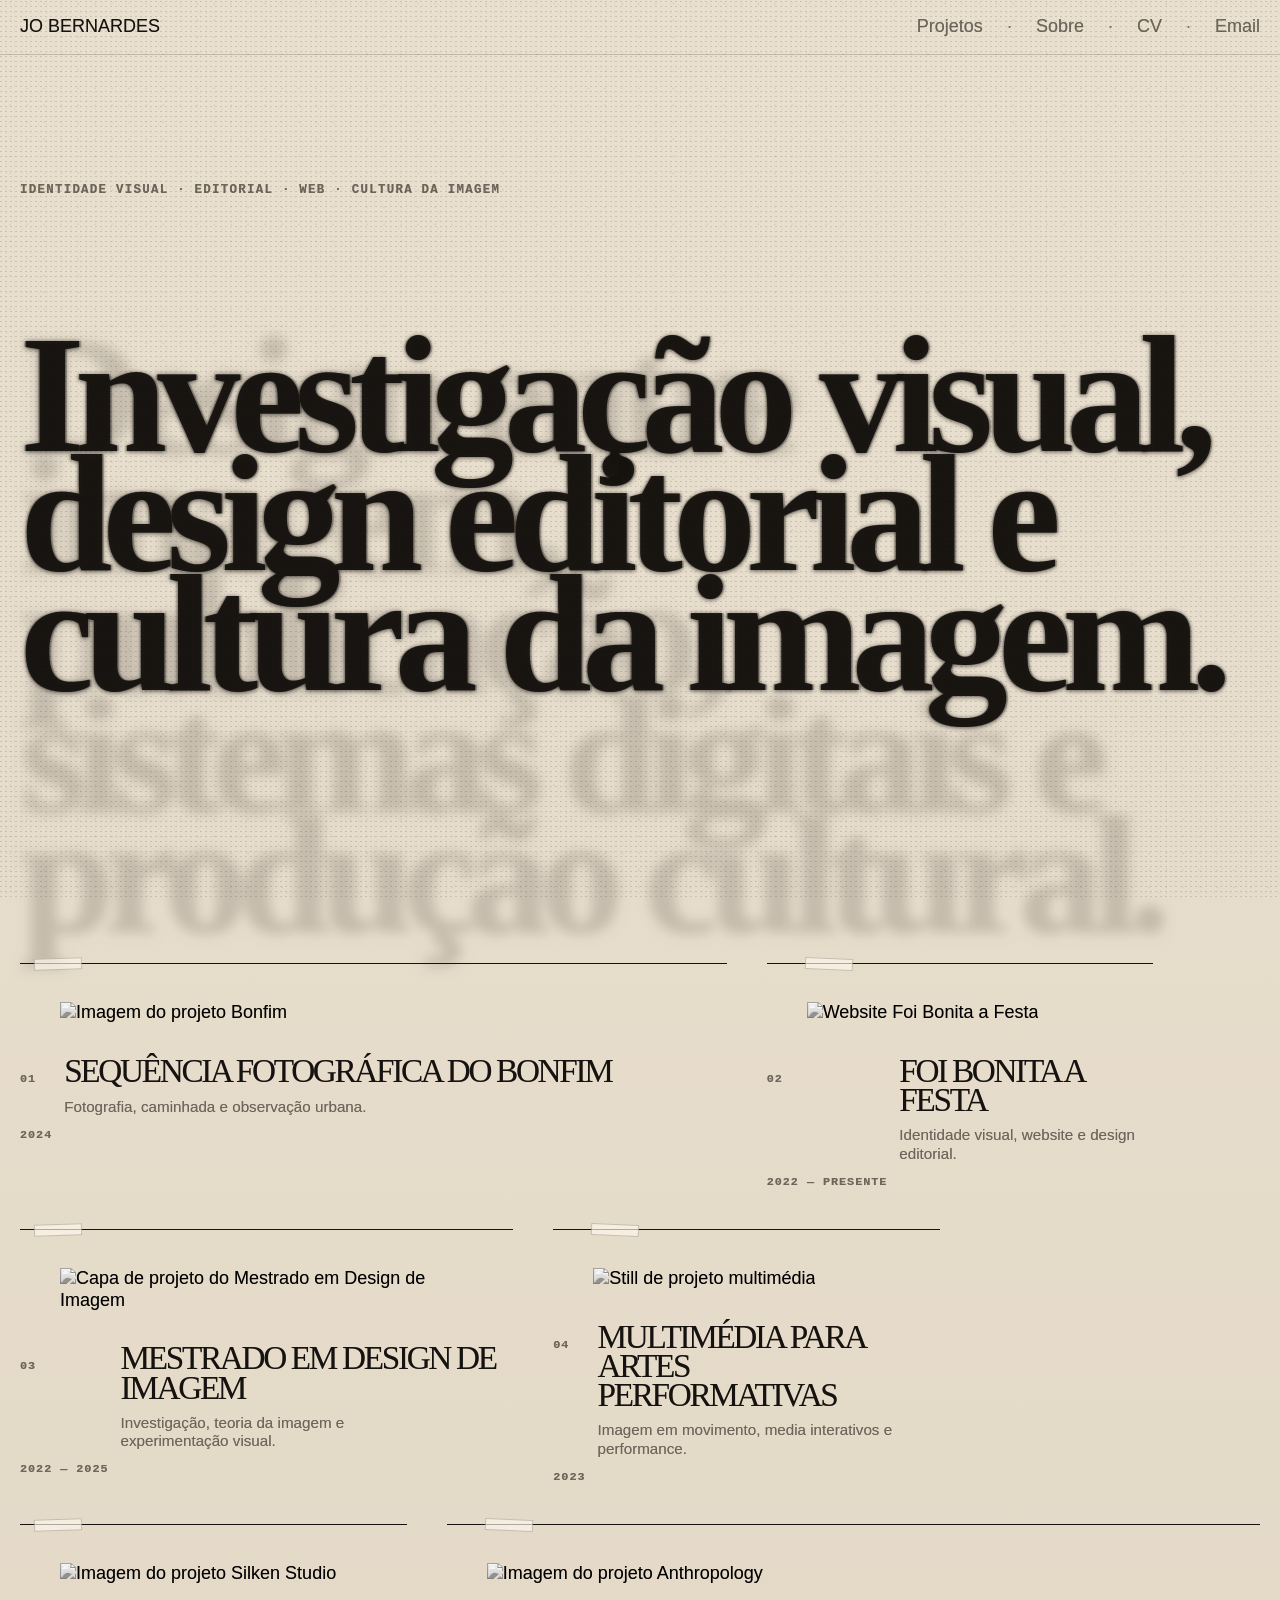
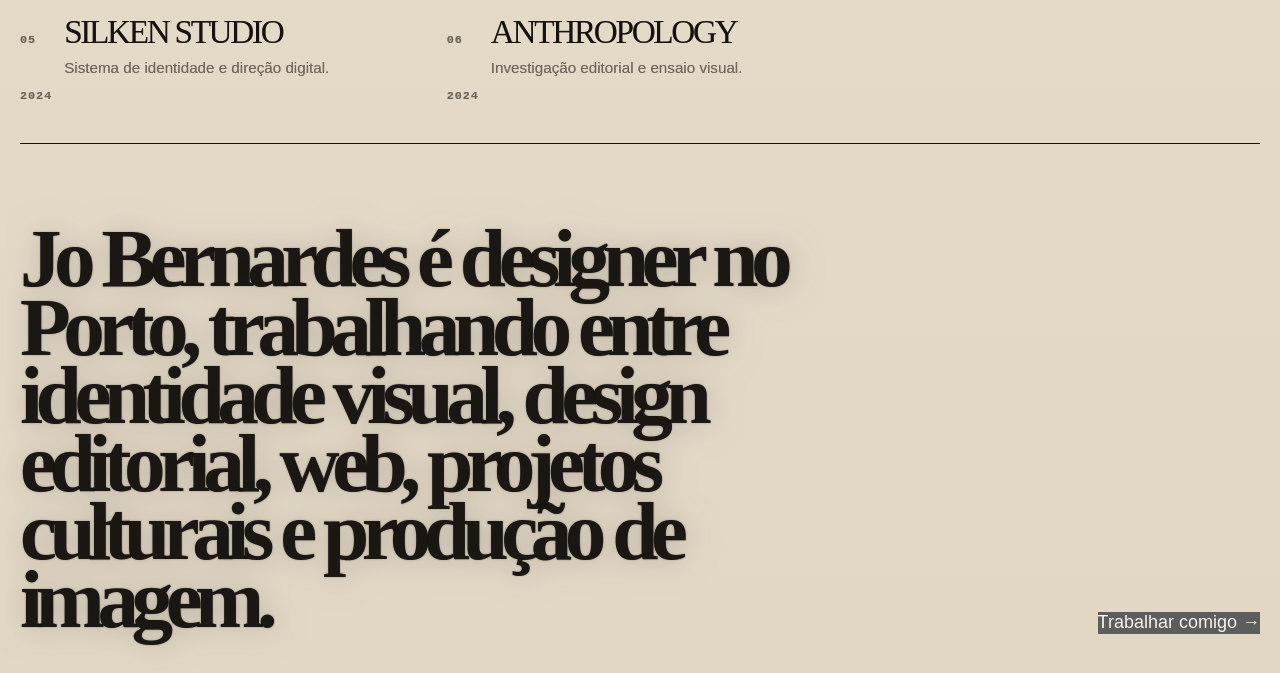
==== index.html @ cb091a02 "Add files via upload" ====
<!doctype html>
<html lang="pt">
  <head>
    <meta charset="UTF-8" />
    <meta name="viewport" content="width=device-width, initial-scale=1.0" />
    <meta
      name="description"
      content="Portfolio de Jo Bernardes — design visual, editorial, web e cultura da imagem."
    />
    <title>Jo Bernardes — Portfolio</title>
    <link rel="stylesheet" href="style.css" />
  </head>

  <body>
    <div class="grain" aria-hidden="true"></div>

    <header class="site-header">
      <div class="header-index">JO BERNARDES</div>

      <nav class="index-nav">
        <a href="#work">Projetos</a>

        <a href="#about">Sobre</a>

        <a href="cv_2026_pt.pdf">CV</a>

        <a href="mailto:jobernardes@proton.me">Email</a>
      </nav>
    </header>
    <main>
      <section class="hero" aria-label="Introdução">
        <p class="eyebrow">
          Identidade visual · editorial · web · cultura da imagem
        </p>
        <h1
          data-text="Design entre imagem, publicação, sistemas digitais e produção cultural."
        >
          Investigação visual, design editorial e cultura da imagem.
        </h1>
      </section>

      <section id="work" class="work" aria-label="Projetos selecionados">
        <article class="project project-featured">
          <a href="bonfim.html" class="project-link">
            <figure>
              <img src="imgs/bonfim/cover.jpg" alt="Imagem do projeto Bonfim" />
            </figure>

            <div class="project-copy">
              <span class="project-number">01</span>
              <h2>Sequência Fotográfica do Bonfim</h2>
              <p>Fotografia, caminhada e observação urbana.</p>
              <span class="year">2024</span>
            </div>
          </a>
        </article>

        <article class="project">
          <a href="foibonitaafesta.html" class="project-link">
            <figure>
              <img
                src="imgs/foibonitaafesta-website.png"
                alt="Website Foi Bonita a Festa"
              />
            </figure>

            <div class="project-copy">
              <span class="project-number">02</span>
              <h2>Foi Bonita a Festa</h2>
              <p>Identidade visual, website e design editorial.</p>
              <span class="year">2022 — presente</span>
            </div>
          </a>
        </article>

        <article class="project project-tall">
          <a href="mestrado.html" class="project-link">
            <figure>
              <img
                src="imgs/capa.png"
                alt="Capa de projeto do Mestrado em Design de Imagem"
              />
            </figure>

            <div class="project-copy">
              <span class="project-number">03</span>
              <h2>Mestrado em Design de Imagem</h2>
              <p>Investigação, teoria da imagem e experimentação visual.</p>
              <span class="year">2022 — 2025</span>
            </div>
          </a>
        </article>

        <article class="project">
          <a href="multimedia.html" class="project-link">
            <figure>
              <img
                src="imgs/touchdesigner-still.png"
                alt="Still de projeto multimédia"
              />
            </figure>

            <div class="project-copy">
              <span class="project-number">04</span>
              <h2>Multimédia para Artes Performativas</h2>
              <p>Imagem em movimento, media interativos e performance.</p>
              <span class="year">2023</span>
            </div>
          </a>
        </article>

        <article class="project">
          <a href="#" class="project-link">
            <figure>
              <img
                src="imgs/silkenstudio.png"
                alt="Imagem do projeto Silken Studio"
              />
            </figure>

            <div class="project-copy">
              <span class="project-number">05</span>
              <h2>Silken Studio</h2>
              <p>Sistema de identidade e direção digital.</p>
              <span class="year">2024</span>
            </div>
          </a>
        </article>

        <article class="project project-wide">
          <a href="#" class="project-link">
            <figure>
              <img
                src="imgs/anthropology.png"
                alt="Imagem do projeto Anthropology"
              />
            </figure>

            <div class="project-copy">
              <span class="project-number">06</span>
              <h2>Anthropology</h2>
              <p>Investigação editorial e ensaio visual.</p>
              <span class="year">2024</span>
            </div>
          </a>
        </article>
      </section>

      <section id="about" class="about">
        <p
          data-text="Jo Bernardes é designer no Porto, trabalhando entre identidade visual, design editorial, web, projetos culturais e produção de imagem."
        >
          Jo Bernardes é designer no Porto, trabalhando entre identidade visual,
          design editorial, web, projetos culturais e produção de imagem.
        </p>
        <a class="button" href="mailto:jobernardes@proton.me">
          Trabalhar comigo →
        </a>
      </section>
    </main>
  </body>
</html>
---- style.css ----
:root {
  --bg: #e7dcc9;
  --fg: #15120f;
  --muted: #6e665b;
  --line: rgba(21, 18, 15, 0.28);
  --accent: #5d5d5d;
  --panel: #f4ead8;
  --dark: #15120f;
  --light: #fff9ed;
  --radius: 3px;
}
@font-face {
  font-family: "Authentic Sans";

  src: url("./fonts/AUTHENTICSans-90.woff2") format("woff2");

  font-weight: 400;
}

@font-face {
  font-family: "Authentic Sans";

  src: url("./fonts/AUTHENTICSans-130.woff2") format("woff2");

  font-weight: 500;
}

@font-face {
  font-family: "Authentic Sans";

  src: url("./fonts/AUTHENTICSans-150.woff2") format("woff2");

  font-weight: 700;
}

@font-face {
  font-family: "Authentic Sans Condensed";

  src: url("./fonts/AUTHENTICSans-Condensed-150.woff2") format("woff2");

  font-weight: 700;
}
* {
  box-sizing: border-box;
}

html {
  scroll-behavior: smooth;
}

body {
  margin: 0;

  background:
    linear-gradient(rgba(255, 255, 255, 0.12), rgba(0, 0, 0, 0.025)), var(--bg);

  color: var(--fg);

  font-family: "Authentic Sans", Arial, sans-serif;

  font-weight: 400;

  font-size: 18px;

  line-height: 1.2;

  overflow-x: hidden;

  text-shadow: 0 0 0.28px rgba(21, 18, 15, 0.35);
}

body::before {
  content: "";
  pointer-events: none;
  position: fixed;
  inset: 0;
  z-index: 90;
  opacity: 0.18;
  background-image:
    repeating-linear-gradient(
      90deg,
      transparent,
      transparent 2px,
      rgba(0, 0, 0, 0.018) 2px,
      rgba(0, 0, 0, 0.018) 3px
    ),
    repeating-linear-gradient(
      0deg,
      transparent,
      transparent 7px,
      rgba(255, 255, 255, 0.035) 7px,
      rgba(255, 255, 255, 0.035) 8px
    );
  mix-blend-mode: multiply;
}

img {
  max-width: 100%;
}

a {
  color: inherit;
  text-decoration: none;
}

::selection {
  background: var(--fg);
  color: var(--bg);
}

/* PAPER GRAIN */

.grain {
  pointer-events: none;
  position: fixed;
  inset: 0;
  z-index: 100;
  opacity: 0.46;
  background-image:
    radial-gradient(
      circle at 20% 30%,
      rgba(0, 0, 0, 0.28) 0.5px,
      transparent 0.9px
    ),
    radial-gradient(
      circle at 80% 60%,
      rgba(0, 0, 0, 0.16) 0.45px,
      transparent 0.8px
    ),
    radial-gradient(
      circle at 40% 80%,
      rgba(255, 255, 255, 0.32) 0.6px,
      transparent 1px
    ),
    radial-gradient(
      circle at 60% 20%,
      rgba(0, 0, 0, 0.12) 0.7px,
      transparent 1.2px
    );
  background-size:
    5px 5px,
    8px 8px,
    11px 11px,
    17px 17px;
  mix-blend-mode: multiply;
}

/* HEADER */

.site-header {
  display: flex;

  justify-content: space-between;

  align-items: baseline;

  padding: 16px 20px;

  border-bottom: 1px solid rgba(21, 18, 15, 0.18);
}

.site-title {
  font-family: "Authentic Sans Condensed";

  font-size: 1.5rem;

  letter-spacing: -0.03em;

  text-transform: none;
}

.index-nav {
  display: flex;

  align-items: center;
}

.index-nav a {
  font-size: 1.5 rem;

  color: var(--muted);
}

.index-nav a:not(:last-child)::after {
  content: "·";

  margin-left: 24px;

  margin-right: 24px;

  color: rgba(21, 18, 15, 0.25);
}

/* GENERAL */

main {
  padding: 20px;
}

.hero {
  min-height: 70vh;

  padding-top: 14vh;

  padding-bottom: 10vh;
  padding-top: 12vh;
}

.hero h1,
.case-hero h1,
.about p {
  font-weight: 700;
}

.project-copy h2 {
  font-weight: 400;
}
.hero h1,
.case-hero h1 {
  letter-spacing: -0.08em;
}

.eyebrow {
  margin: 0 0 18px;
  color: var(--muted);
  font-size: 0.78rem;
  font-weight: 700;
  text-transform: uppercase;
  letter-spacing: 0.1em;
}

.hero h1 {
  position: relative;

  max-width: 20ch;

  font-family: "Authentic Sans Condensed";

  font-weight: 700;

  font-size: clamp(4rem, 13vw, 11rem);

  line-height: 0.72;

  letter-spacing: -0.06em;

  text-transform: none;

  color: rgba(21, 18, 15, 0.94);

  text-shadow:
    0 1px 4.2px rgba(21, 18, 15, 0.55),
    0 0 5px rgba(21, 18, 15, 0.18),
    1.7px 0 0 rgba(21, 18, 15, 0.22),
    -1.45px 0 0 rgba(21, 18, 15, 0.16);
}

.hero h1::before {
  content: attr(data-text);

  position: absolute;

  inset: 0;

  z-index: -1;

  opacity: 0.16;

  filter: blur(6px);

  transform: translate(1.2px, 0.8px);

  mix-blend-mode: multiply;

  pointer-events: none;
}

.hero h1::after {
  content: "";

  position: absolute;

  inset: 0;

  opacity: 0.28;

  background-image: radial-gradient(
    rgba(21, 18, 15, 0.16) 0.45px,

    transparent 0.6px
  );

  background-size: 2px 2px;

  mix-blend-mode: multiply;

  pointer-events: none;
}
/* WORK */

.work {
  display: grid;
  grid-template-columns: repeat(12, 1fr);
  gap: 40px;
  padding: 40px 0;
}

.project {
  position: relative;
  grid-column: span 4;
  border-top: 1px solid var(--fg);
}

.project::before {
  content: "";
  display: block;
  width: 46px;
  height: 10px;
  margin-top: -6px;
  margin-left: 14px;
  background: rgba(255, 249, 237, 0.65);
  border: 1px solid rgba(21, 18, 15, 0.22);
  transform: rotate(-2deg);
}

.project:nth-child(even)::before {
  transform: rotate(2.5deg);
  margin-left: 38px;
}

.project-featured {
  grid-column: span 7;
}

.project-wide {
  grid-column: span 8;
}

.project-tall {
  grid-column: span 5;
}

.project-link {
  display: grid;
  gap: 14px;
  padding-top: 14px;
}

.project figure {
  overflow: visible;

  background: transparent;

  box-shadow: none;
}

.project img {
  width: 100%;

  height: auto;

  object-fit: contain;

  aspect-ratio: auto;

  filter: grayscale(100%);

  transform: none;
}

.project-featured img,
.project-wide img {
  aspect-ratio: 16 / 9;
}

.project-tall img {
  aspect-ratio: 3 / 4;
}

.project:hover figure {
  box-shadow: 3px 3px 0 rgba(21, 18, 15, 0.35);
}

.project:hover img {
  filter: grayscale(15%) contrast(1.05) brightness(1);
  transform: scale(1.045) rotate(-0.25deg);
  opacity: 0.95;
}

.project-copy {
  display: grid;
  grid-template-columns: auto 1fr auto;
  gap: 12px;
  align-items: baseline;
}

.project-copy h2 {
  margin: 0;
  font-family: "Authentic Sans";
  font-weight: 500;
  font-size: clamp(1.35rem, 2.6vw, 3.2rem);
  line-height: 0.88;
  letter-spacing: -0.07em;
  text-transform: uppercase;
}

.project:hover h2 {
  font-style: italic;
}

.project-copy p {
  grid-column: 2 / -1;
  max-width: 36ch;
  margin: 0;
  color: var(--muted);
  font-size: 0.95rem;
}

.project-number,
.year {
  color: var(--muted);
  font-size: 0.74rem;
  font-weight: 700;
  text-transform: uppercase;
  letter-spacing: 0.08em;
}

.project-number,
.year,
.case-meta,
.eyebrow {
  font-family: "IBM Plex Mono", monospace;
}
/* ABOUT */

.about {
  display: grid;
  grid-template-columns: 1.3fr 0.7fr;
  gap: 20px;
  align-items: end;
  min-height: 56vh;
  padding: 80px 0 20px;
  border-top: 1px solid var(--fg);
}

.about p {
  position: relative;
  max-width: 38ch;
  margin: 0;

  font-family: "Authentic Sans Condensed";

  font-weight: 700;

  font-size: clamp(2.3rem, 6.5vw, 7.4rem);

  line-height: 0.82;

  letter-spacing: -0.09em;

  text-transform: none;

  color: rgba(21, 18, 15, 0.94);

  text-shadow:
    0 0 1px rgba(21, 18, 15, 0.45),
    0 0 3px rgba(21, 18, 15, 0.12);
}
.about p::before {
  content: attr(data-text);

  position: absolute;

  inset: 0;

  opacity: 0.18;

  filter: blur(15px);

  transform: translate(2px, 1px);

  mix-blend-mode: multiply;

  pointer-events: none;

  z-index: -1;
}

.about p::after {
  content: "";

  position: absolute;

  inset: 0;

  opacity: 0.22;

  background-image: radial-gradient(
    rgba(21, 18, 15, 0.12) 0.4px,

    transparent 0.6px
  );

  background-size: 2px 2px;

  mix-blend-mode: multiply;

  pointer-events: none;
}
.button {
  width: fit-content;
  justify-self: end;
  background: var(--accent);
  color: var(--light);
  border-color: var(--fg);
}

.project-topbar {
  position: sticky;

  top: 0;

  z-index: 30;

  display: grid;

  grid-template-columns: 1fr 2fr 1fr;

  gap: 20px;

  align-items: center;

  padding: 12px 20px;

  background: rgba(231, 220, 201, 0.72);

  backdrop-filter: blur(16px);

  border-bottom: 1px solid var(--fg);

  font-size: 1rem;

  letter-spacing: 0.04em;
}

.project-back,
.project-running-title,
.project-menu a {
  font-family: "Authentic Sans", Arial, sans-serif;
  font-size: 1.5rem;
  font-weight: 400;
}

.project-back {
  justify-self: start;
}

.project-running-title {
  justify-self: center;

  text-align: center;

  opacity: 0.62;
}

.project-menu {
  justify-self: end;

  display: flex;

  gap: 14px;
}

.project-menu a {
  border: 0;

  background: none;

  box-shadow: none;

  padding: 0;

  text-transform: none;

  letter-spacing: 0;
}

.project-menu a:hover,
.project-back:hover {
  color: var(--accent);

  transform: none;
}
/* CASE STUDY */

.project-header {
  background: rgba(21, 18, 15, 0.94);
  color: var(--light);
  border-color: var(--light);
}

.project-header nav a {
  background: var(--dark);
  color: var(--light);
  border-color: var(--light);
  box-shadow: 3px 3px 0 var(--light);
}

.case-study {
  padding: 20px;
}

.case-hero {
  position: relative;
  min-height: 68vh;
  display: grid;
  align-content: end;
  padding-bottom: 24px;
  border-bottom: 1px solid var(--fg);
}

.case-hero::before {
  content: "";
  position: absolute;
  top: 9vh;
  right: 3vw;
  width: clamp(90px, 14vw, 190px);
  aspect-ratio: 1;
  border: 1px solid var(--fg);
  border-radius: 50%;
  opacity: 0.65;
}

.case-hero h1 {
  position: relative;

  margin: 0;

  font-family: "Authentic Sans Condensed";

  font-weight: 700;

  font-size: clamp(4rem, 13vw, 12rem);

  line-height: 0.78;

  letter-spacing: -0.08em;

  text-transform: none;

  color: rgba(21, 18, 15, 0.92);

  text-shadow:
    0 0 2px rgba(21, 18, 15, 0.45),
    0 0 8px rgba(21, 18, 15, 0.15),
    0.8px 0 0 rgba(21, 18, 15, 0.2),
    -0.6px 0 0 rgba(21, 18, 15, 0.15);
}

.case-hero h1::before {
  content: attr(data-text);

  position: absolute;

  inset: 0;

  mix-blend-mode: multiply;

  pointer-events: none;

  z-index: -1;
  opacity: 0.28;

  filter: blur(16px);

  transform: translate(3px, 2px);
}
.case-hero h1::after {
  content: "";

  position: absolute;

  inset: 0;

  opacity: 0.25;

  background-image: radial-gradient(
    rgba(21, 18, 15, 0.14) 0.5px,

    transparent 0.8px
  );

  background-size: 2px 2px;

  mix-blend-mode: multiply;

  pointer-events: none;
}

.case-hero p:not(.eyebrow) {
  max-width: 740px;
  margin: 24px 0 0 auto;
  font-size: clamp(1.2rem, 2.8vw, 2.6rem);
  line-height: 0.96;
  letter-spacing: -0.045em;
}

.case-meta {
  display: grid;
  grid-template-columns: repeat(4, 1fr);
  border-bottom: 1px solid var(--fg);
}

.case-meta div {
  min-height: 150px;
  padding: 18px;
  border-right: 1px solid var(--fg);
}

.case-meta div:nth-child(odd) {
  background: rgba(255, 249, 237, 0.26);
}

.case-meta div:last-child {
  border-right: 0;
}

.case-meta span {
  display: block;
  margin-bottom: 28px;
  color: var(--muted);
  font-size: 0.76rem;
  font-weight: 700;

  letter-spacing: 0.08em;
}

.case-meta p {
  margin: 0;
  font-size: 1.15rem;
  line-height: 1.05;
}

.case-text {
  padding: 140px 0;
}

.two-columns {
  display: grid;
  grid-template-columns: repeat(2, minmax(0, 1fr));
  gap: 100px;
}

.case-text p {
  margin: 0;
  font-size: clamp(1.2rem, 2.4vw, 2.8rem);
  line-height: 0.97;
  letter-spacing: -0.06em;
}

.case-list {
  display: grid;
  grid-template-columns: 4fr 8fr;
  gap: 20px;
  padding: 80px 0;
  border-top: 1px solid var(--fg);
  border-bottom: 1px solid var(--fg);
}

.case-list h2 {
  margin: 0;
  font-size: 0.95rem;
  font-weight: 900;

  letter-spacing: 0.08em;
}

.case-list ul {
  list-style: none;
  margin: 0;
  padding: 0;
  counter-reset: item;
}

.case-list li {
  counter-increment: item;
  position: relative;
  padding: 16px 0 16px 60px;
  border-bottom: 1px solid var(--line);
  font-size: clamp(1.4rem, 3vw, 3rem);
  line-height: 0.94;
  letter-spacing: -0.06em;
}

.case-list li::before {
  content: "0" counter(item);
  position: absolute;
  left: 0;
  top: 18px;
  color: var(--accent);
  font-size: 0.9rem;
  font-weight: 900;
  letter-spacing: 0;
}

.case-list li:first-child {
  padding-top: 0;
}

.case-list li:first-child::before {
  top: 2px;
}

.case-list li:last-child {
  border-bottom: 0;
}

.pdf-panel,
.image-panel {
  display: grid;
  grid-template-columns: 360px 1fr;
  gap: 20px;
  padding: 140px 0 20px;
}

.pdf-intro {
  position: sticky;
  top: 96px;
  align-self: start;
  display: grid;
  gap: 12px;
  padding-top: 12px;
  border-top: 1px solid var(--fg);
}

.pdf-intro h2 {
  margin: 0;
  font-size: clamp(2rem, 5vw, 5rem);
  line-height: 1.84;
  letter-spacing: -0.09em;
  text-transform: uppercase;
}

.pdf-intro p {
  color: var(--muted);
}

.pdf-panel iframe {
  width: 70%;
  margin: auto;
  min-height: 86vh;
  border: 1px solid var(--fg);
  border-radius: var(--radius);
  background: var(--panel);
  box-shadow: 10px 10px 0 rgba(21, 18, 15, 0.14);
}

/* GALLERY */

.case-gallery {
  display: grid;
  grid-template-columns: repeat(6, 1fr);
  gap: 12px;
  max-width: 95%;
  margin-left: auto;
}

.case-gallery img {
  width: 100%;
  height: 100%;
  min-height: 260px;
  display: block;
  object-fit: cover;
  border: 1px solid var(--fg);
  filter: grayscale(100%) contrast(1.12);
  box-shadow: 5px 5px 0 rgba(21, 18, 15, 0.12);
  transition:
    filter 200ms ease,
    transform 200ms ease;
}

.gallery-link.full-image {
  grid-column: 1 / -1;
}

.gallery-link.full-image img {
  width: 90%;

  height: auto;

  min-height: 0;
  object-fit: contain;
}

.case-gallery img:nth-child(4n + 1) {
  grid-column: span 4;
}

.case-gallery img:nth-child(4n + 2) {
  grid-column: span 2;
}

.case-gallery img:nth-child(4n + 3),
.case-gallery img:nth-child(4n + 4) {
  grid-column: span 3;
}

.case-gallery img:hover {
  filter: grayscale(0%) contrast(1.02);
  transform: rotate(-0.4deg) scale(0.99);
}
.project img,
.case-gallery img {
  filter: grayscale(100%) contrast(1.2) brightness(0.96) blur(0.12px);
}

.project:hover img,
.case-gallery img:hover {
  filter: grayscale(8%) contrast(1.06) brightness(1) blur(0px);
}
@media (max-width: 900px) {
  .site-header {
    grid-template-columns: 1fr;
  }

  nav {
    justify-content: flex-start;
  }

  .hero {
    min-height: 58vh;
  }

  .hero::after {
    display: none;
  }

  .work,
  .about,
  .two-columns,
  .case-list,
  .pdf-panel,
  .image-panel,
  .case-meta {
    grid-template-columns: 1fr;
  }

  .project,
  .project-featured,
  .project-wide,
  .project-tall {
    grid-column: 1 / -1;
  }

  .project-copy {
    grid-template-columns: auto 1fr;
  }

  .year {
    grid-column: 2;
  }

  .project-copy p {
    grid-column: 2;
  }

  .about p {
    font-size: clamp(2.5rem, 14vw, 6rem);
  }

  .button {
    justify-self: start;
  }

  .case-meta div {
    min-height: auto;
    border-right: 0;
    border-bottom: 1px solid var(--fg);
  }

  .pdf-intro {
    position: static;
  }

  .pdf-panel iframe {
    min-height: 620px;
  }

  .case-gallery {
    grid-template-columns: 1fr;
  }

  .case-gallery img,
  .case-gallery img:nth-child(n) {
    grid-column: 1 / -1;
  }
}
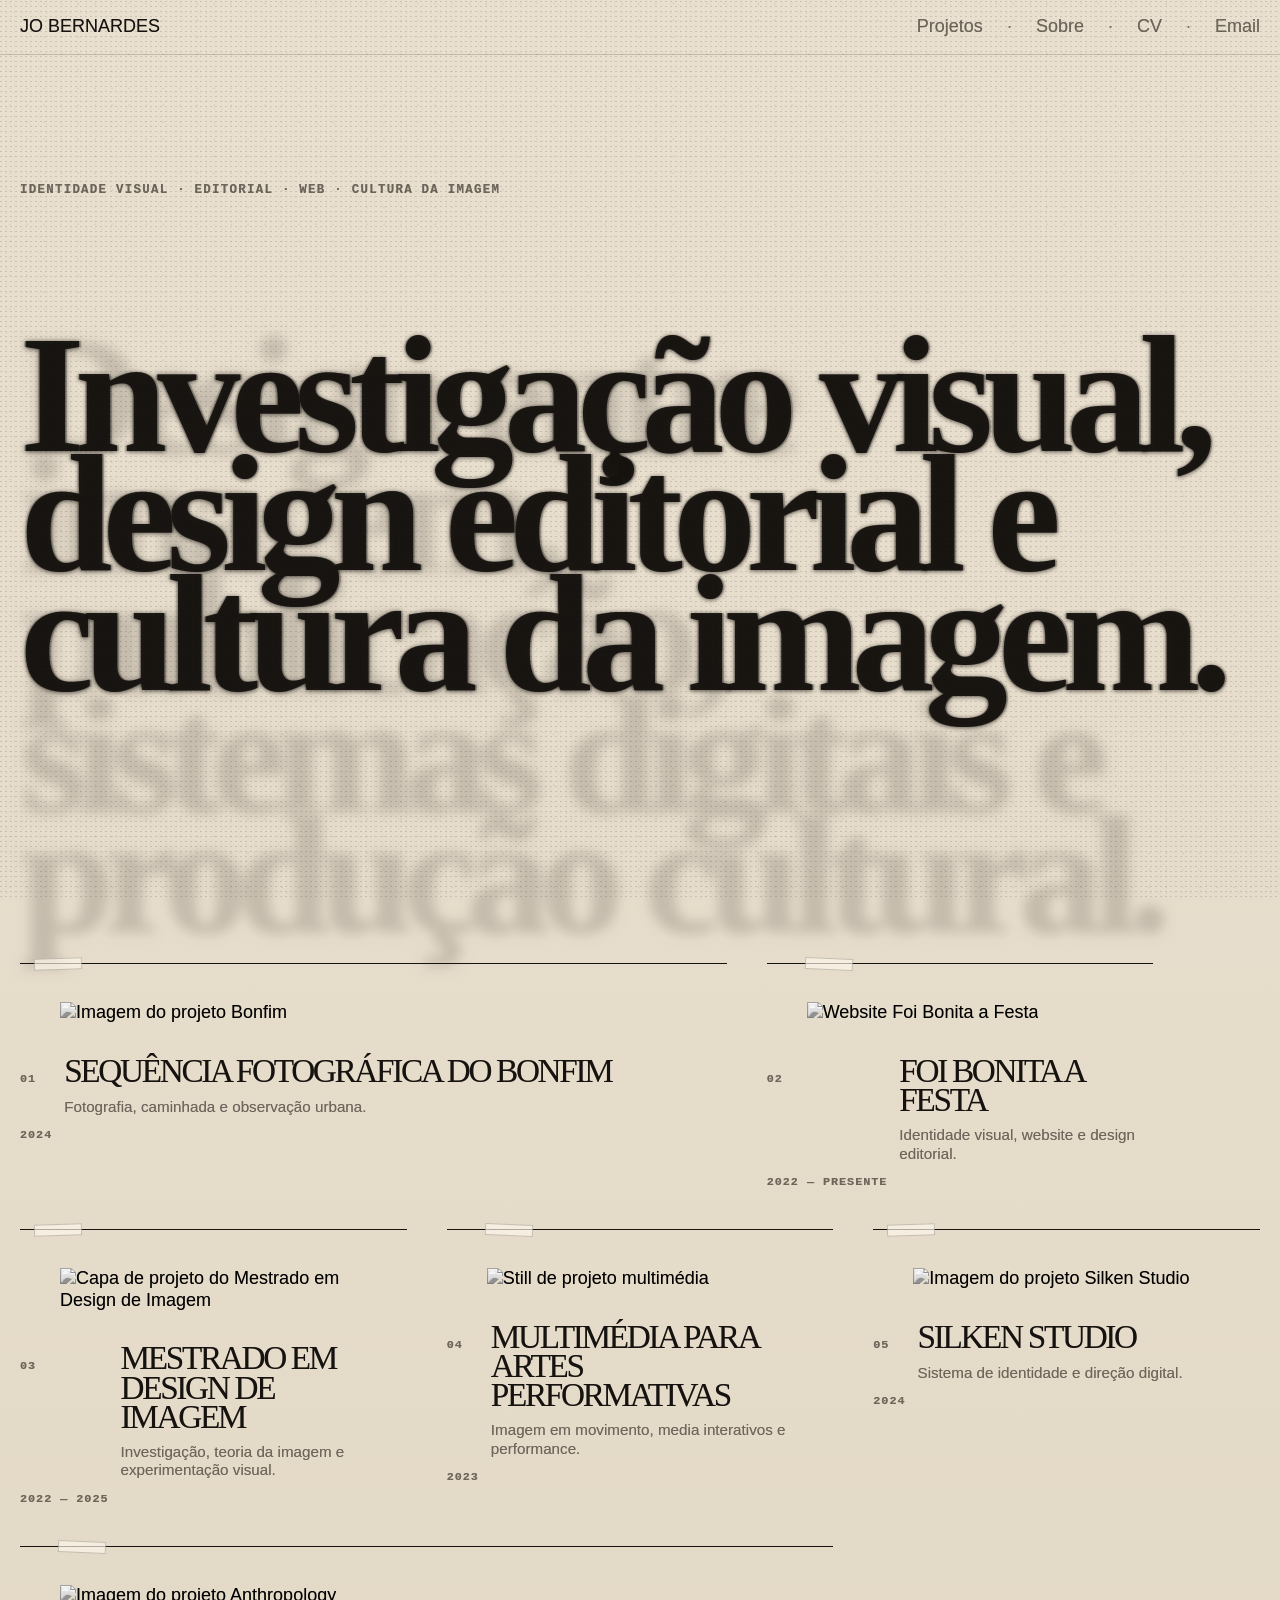
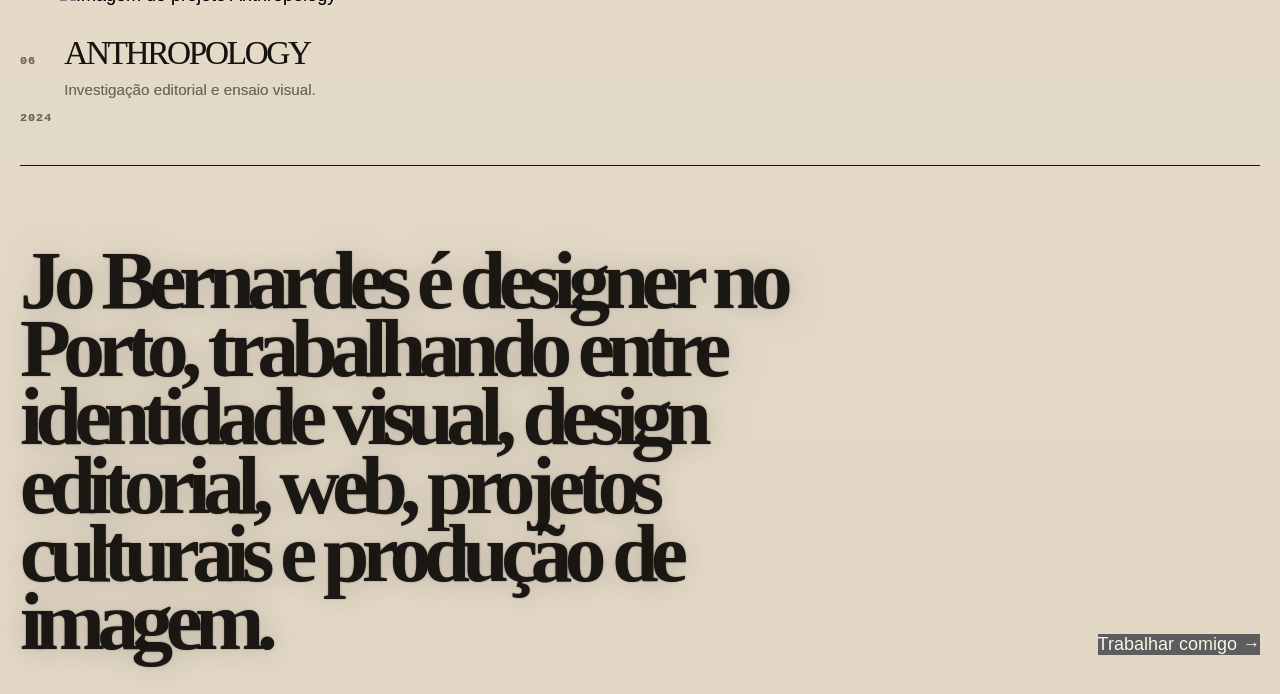
==== commit 0eb38d28: "atualização-sombra" ====
--- a/index.html
+++ b/index.html
@@ -73,7 +73,7 @@
           </a>
         </article>
 
-        <article class="project project-tall">
+        <article class="project project-tall project-thesis">
           <a href="mestrado.html" class="project-link">
             <figure>
               <img
@@ -90,8 +90,7 @@
             </div>
           </a>
         </article>
-
-        <article class="project">
+        <article class="project project-tall">
           <a href="multimedia.html" class="project-link">
             <figure>
               <img
--- a/style.css
+++ b/style.css
@@ -336,10 +336,6 @@
   grid-column: span 8;
 }
 
-.project-tall {
-  grid-column: span 5;
-}
-
 .project-link {
   display: grid;
   gap: 14px;
@@ -371,14 +367,6 @@
 .project-featured img,
 .project-wide img {
   aspect-ratio: 16 / 9;
-}
-
-.project-tall img {
-  aspect-ratio: 3 / 4;
-}
-
-.project:hover figure {
-  box-shadow: 3px 3px 0 rgba(21, 18, 15, 0.35);
 }
 
 .project:hover img {
@@ -945,23 +933,216 @@
     grid-template-columns: 1fr;
   }
 
-  .project,
-  .project-featured,
-  .project-wide,
+  .project {
+    position: relative;
+    grid-column: span 4;
+    border-top: 1px solid var(--fg);
+  }
+
+  .project::before {
+    content: "";
+    display: block;
+    width: 46px;
+    height: 10px;
+    margin-top: -6px;
+    margin-left: 14px;
+    background: rgba(255, 249, 237, 0.65);
+    border: 1px solid rgba(21, 18, 15, 0.22);
+    transform: rotate(-2deg);
+  }
+
+  .project:nth-child(even)::before {
+    transform: rotate(2.5deg);
+    margin-left: 38px;
+  }
+
+  .project-featured {
+    grid-column: span 7;
+  }
+
+  .project-wide {
+    grid-column: span 8;
+  }
+
   .project-tall {
-    grid-column: 1 / -1;
-  }
+    grid-column: span 5;
+  }
+
+  /* LINK */
+
+  .project-link {
+    display: grid;
+    gap: 14px;
+    padding-top: 14px;
+  }
+
+  /* FIGURE */
+
+  /*
+  Muito importante:
+  o figure passa a ter exatamente
+  o tamanho da imagem.
+*/
+
+  .project figure {
+    margin: 0;
+    padding: 0;
+
+    width: fit-content;
+    max-width: 100%;
+
+    line-height: 0;
+
+    background: transparent;
+    box-shadow: none;
+
+    overflow: visible;
+  }
+
+  /* IMAGENS */
+
+  .project img {
+    display: block;
+
+    width: 100%;
+    height: auto;
+
+    max-width: 100%;
+
+    object-fit: contain;
+
+    filter: grayscale(100%) contrast(1.2) brightness(0.96) blur(0.12px);
+
+    transform-origin: center;
+
+    transition:
+      filter 200ms ease,
+      transform 200ms ease,
+      box-shadow 200ms ease,
+      opacity 200ms ease;
+  }
+
+  /* Projetos horizontais */
+
+  .project-featured figure,
+  .project-wide figure {
+    width: 100%;
+  }
+
+  .project-featured img,
+  .project-wide img {
+    width: 100%;
+    aspect-ratio: 16 / 9;
+    object-fit: cover;
+  }
+
+  /* Projeto vertical / dissertação */
+
+  .project-thesis figure {
+    /*
+    O figure encolhe para a largura real da capa
+    em vez de preencher toda a coluna.
+  */
+    width: fit-content;
+    max-width: 100%;
+  }
+
+  .project-thesis img {
+    display: block;
+
+    width: auto;
+    height: auto;
+
+    max-width: 100%;
+    max-height: 720px;
+
+    aspect-ratio: auto;
+
+    object-fit: contain;
+  }
+
+  /* HOVER */
+
+  /*
+  A sombra fica NA IMAGEM.
+  Assim cresce e roda juntamente com ela.
+*/
+
+  .project:hover figure {
+    box-shadow: none;
+  }
+
+  .project:hover img {
+    filter: grayscale(8%) contrast(1.06) brightness(1) blur(0);
+
+    transform: scale(1.025) rotate(-0.25deg);
+
+    opacity: 0.97;
+
+    box-shadow:
+      4px 4px 0 rgba(21, 18, 15, 0.35),
+      8px 8px 12px rgba(21, 18, 15, 0.08);
+  }
+
+  /* TEXTO DO PROJETO */
 
   .project-copy {
-    grid-template-columns: auto 1fr;
-  }
-
-  .year {
-    grid-column: 2;
-  }
-
-  .project-copy p {
-    grid-column: 2;
+    display: grid;
+
+    grid-template-columns:
+      auto
+      minmax(0, 1fr)
+      auto;
+
+    gap: 12px;
+
+    align-items: start;
+  }
+
+  /* TÍTULO */
+
+  .project-copy h2 {
+    /*
+    Em vez de ocupar artificialmente
+    toda a célula, a caixa segue o texto.
+  */
+
+    width: fit-content;
+    max-width: 100%;
+
+    margin: 0;
+
+    font-family: "Authentic Sans";
+    font-weight: 500;
+
+    font-size: clamp(1.35rem, 2.6vw, 3.2rem);
+
+    line-height: 0.88;
+    letter-spacing: -0.07em;
+
+    text-transform: uppercase;
+
+    transform-origin: left center;
+
+    transition:
+      transform 180ms ease,
+      text-shadow 180ms ease,
+      font-style 180ms ease;
+  }
+
+  .project:hover h2 {
+    font-style: italic;
+
+    /*
+    Uma sombra ligeiramente suja,
+    mas apenas à volta das letras.
+  */
+
+    text-shadow:
+      1.5px 1px 0 rgba(21, 18, 15, 0.16),
+      3px 2px 4px rgba(21, 18, 15, 0.07);
+
+    transform: translateX(2px);
   }
 
   .about p {
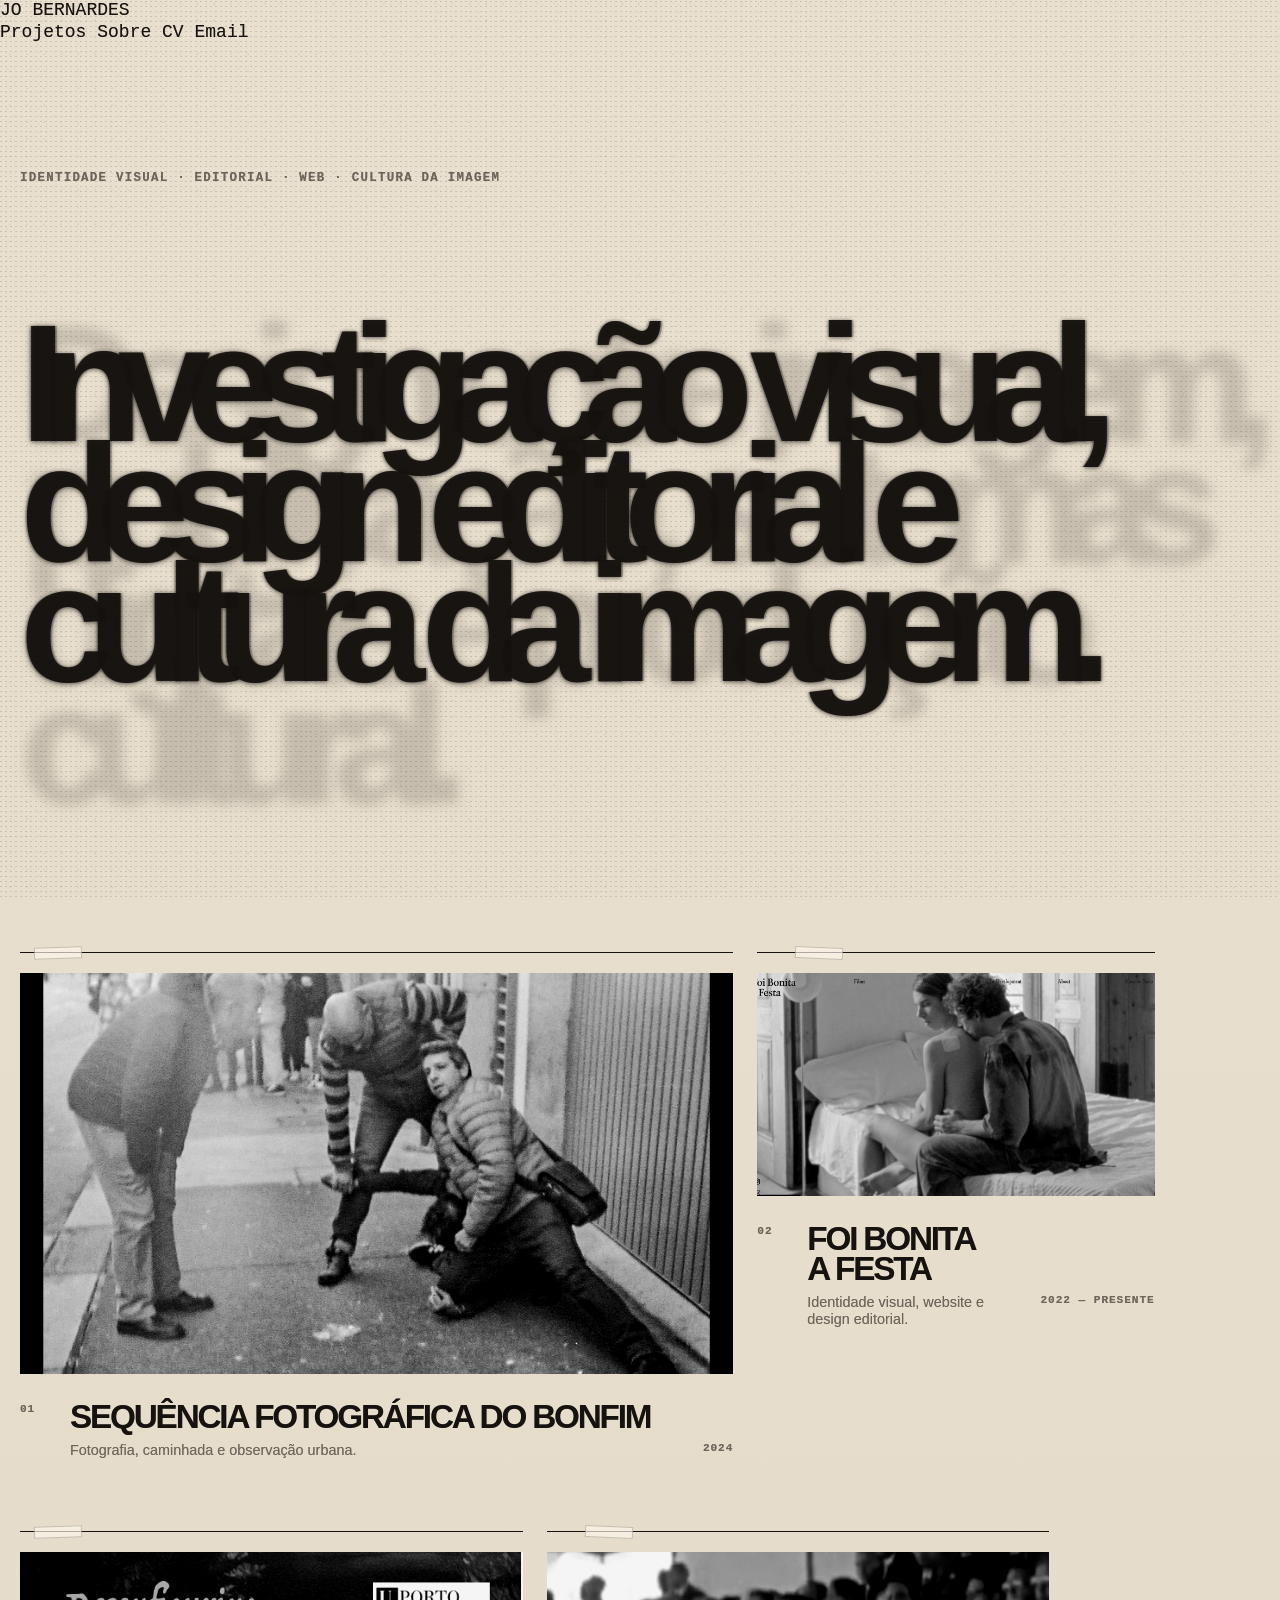
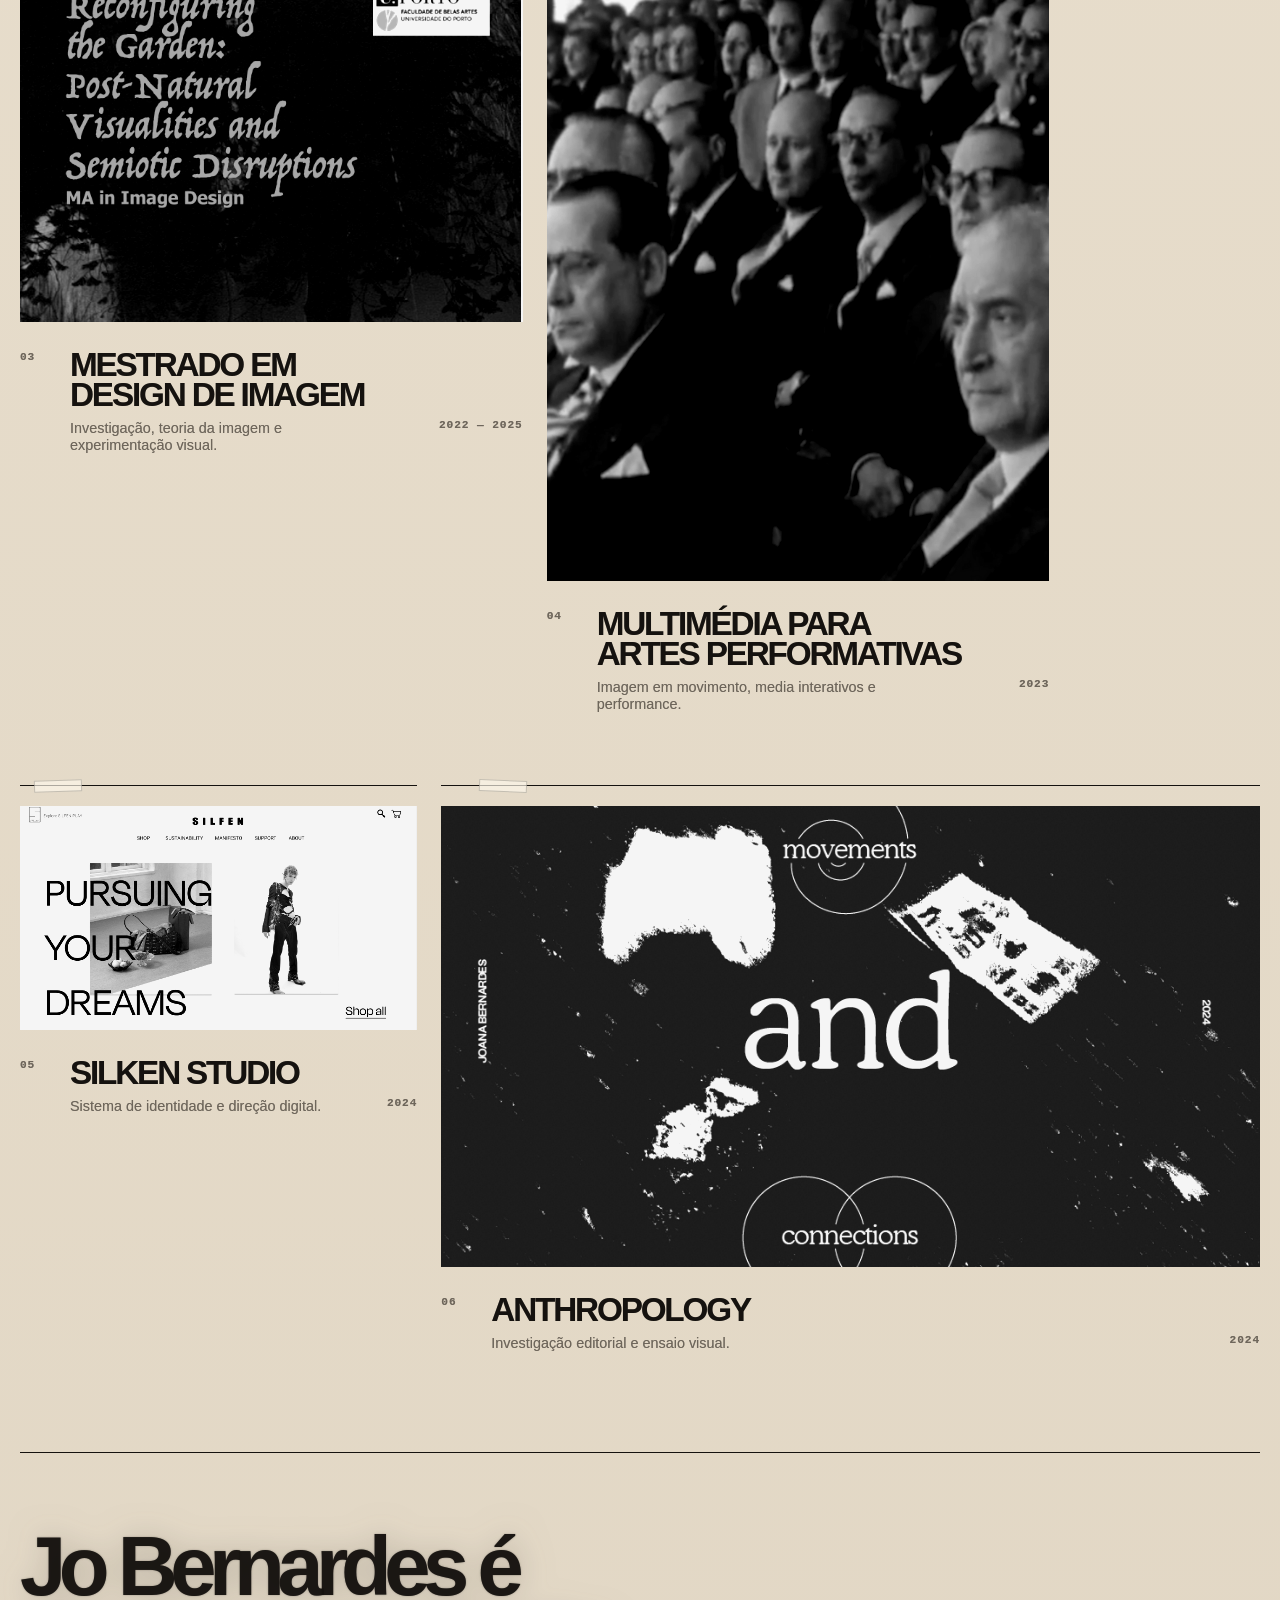
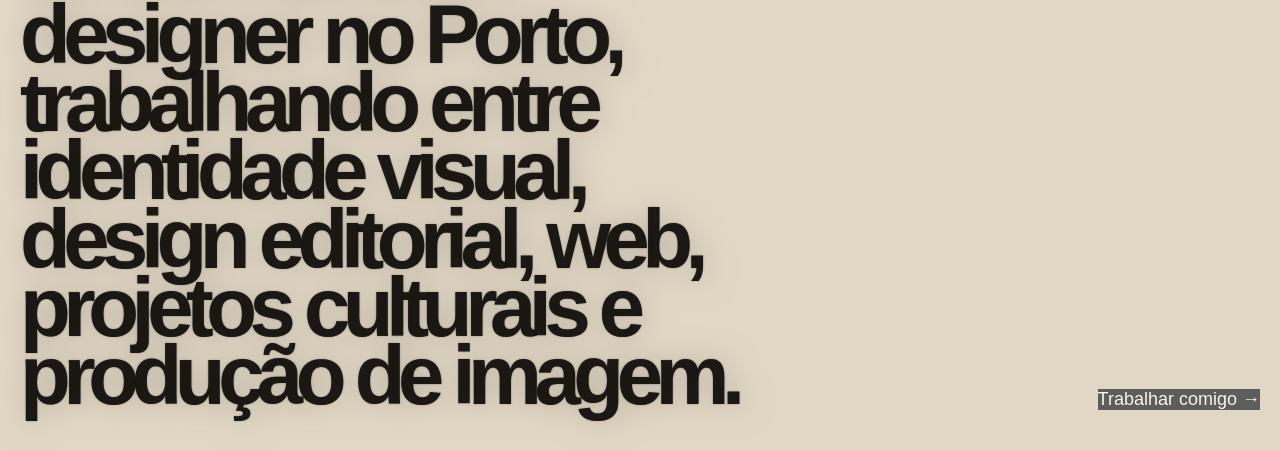
==== commit 09911cb0: "com o ibmplexsans" ====
--- a/index.html
+++ b/index.html
@@ -22,7 +22,7 @@
 
         <a href="#about">Sobre</a>
 
-        <a href="cv_2026_pt.pdf">CV</a>
+        <a href="/pdfs/cv_2026_maio_pt.pdf" target="_blank">CV</a>
 
         <a href="mailto:jobernardes@proton.me">Email</a>
       </nav>
--- a/style.css
+++ b/style.css
@@ -1,44 +1,132 @@
 :root {
   --bg: #e7dcc9;
+
   --fg: #15120f;
+
   --muted: #6e665b;
+
   --line: rgba(21, 18, 15, 0.28);
+
   --accent: #5d5d5d;
+
   --panel: #f4ead8;
+
   --dark: #15120f;
+
   --light: #fff9ed;
+
   --radius: 3px;
-}
-@font-face {
-  font-family: "Authentic Sans";
-
-  src: url("./fonts/AUTHENTICSans-90.woff2") format("woff2");
-
-  font-weight: 400;
-}
-
-@font-face {
-  font-family: "Authentic Sans";
-
-  src: url("./fonts/AUTHENTICSans-130.woff2") format("woff2");
-
+
+  /* TYPOGRAPHY */
+  --font-display: "IBM Plex Sans Condensed", Arial, sans-serif;
+  --font-body: "IBM Plex Sans Condensed", Arial, sans-serif;
+  --font-mono: "IBM Plex Mono", monospace;
+
+  @font-face {
+    font-family: "IBM Plex Sans Condensed";
+
+    src: url("./fonts/IBMPlexSansCondensed-Bold.ttf") format("truetype");
+
+    font-weight: 700;
+
+    font-style: normal;
+
+    font-display: swap;
+  }
+  @font-face {
+    font-family: "IBM Plex Sans Condensed";
+
+    src: url("./fonts/IBMPlexSansCondensed-Regular.ttf") format("truetype");
+
+    font-weight: 400;
+
+    font-style: normal;
+
+    font-display: swap;
+  }
+
+  @font-face {
+    font-family: "IBM Plex Sans Condensed";
+
+    src: url("./fonts/IBMPlexSansCondensed-Medium.ttf") format("truetype");
+
+    font-weight: 500;
+
+    font-style: normal;
+
+    font-display: swap;
+  }
+
+  @font-face {
+    font-family: "IBM Plex Sans Condensed";
+
+    src: url("./fonts/IBMPlexSansCondensed-Bold.ttf") format("truetype");
+
+    font-weight: 700;
+
+    font-style: normal;
+
+    font-display: swap;
+  }
+
+  @font-face {
+    font-family: "IBM Plex Sans Condensed";
+
+    src: url("./fonts/IBMPlexSansCondensed-BoldItalic.ttf") format("truetype");
+
+    font-weight: 700;
+
+    font-style: italic;
+
+    font-display: swap;
+  }
+}
+.hero h1,
+.case-hero h1,
+.about p,
+.project-copy h2 {
+  font-family: var(--font-display);
+  font-weight: 700;
+}
+
+.case-hero p:not(.eyebrow),
+.case-text p,
+.project-copy p,
+.pdf-intro p {
+  font-family: var(--font-body);
+}
+
+.eyebrow,
+.project-number,
+.year,
+.case-meta,
+.site-header,
+.project-header-nav a,
+.project-header-back,
+.project-header-back,
+.project-header-title,
+.project-header-year {
+  font-family: var(--font-mono);
+}
+
+.case-hero p:not(.eyebrow) {
+  font-size: clamp(1.15rem, 2vw, 2rem);
+  line-height: 1;
+  letter-spacing: -0.03em;
   font-weight: 500;
 }
 
-@font-face {
-  font-family: "Authentic Sans";
-
-  src: url("./fonts/AUTHENTICSans-150.woff2") format("woff2");
-
-  font-weight: 700;
-}
-
-@font-face {
-  font-family: "Authentic Sans Condensed";
-
-  src: url("./fonts/AUTHENTICSans-Condensed-150.woff2") format("woff2");
-
-  font-weight: 700;
+.case-meta span {
+  font-family: var(--font-mono);
+  font-size: 0.68rem;
+  letter-spacing: 0.08em;
+  text-transform: uppercase;
+}
+
+.case-meta p {
+  font-family: var(--font-body);
+  font-size: 0.95rem;
+  line-height: 1.15;
 }
 * {
   box-sizing: border-box;
@@ -56,7 +144,7 @@
 
   color: var(--fg);
 
-  font-family: "Authentic Sans", Arial, sans-serif;
+  font-family: var(--font-body);
 
   font-weight: 400;
 
@@ -147,48 +235,167 @@
 
 /* HEADER */
 
-.site-header {
+.project-header {
+  position: relative;
+
+  z-index: 50;
+
+  display: grid;
+
+  grid-template-columns: 1fr auto 1fr;
+
+  align-items: center;
+
+  gap: 24px;
+
+  padding: 14px 20px;
+
+  background: var(--dark);
+
+  color: var(--light);
+
+  border-bottom: 1px solid rgba(255, 249, 237, 0.55);
+
+  font-family: var(--font-body);
+}
+
+/* BACK */
+
+.project-header-back {
+  justify-self: start;
+
   display: flex;
 
-  justify-content: space-between;
-
   align-items: baseline;
 
-  padding: 16px 20px;
-
-  border-bottom: 1px solid rgba(21, 18, 15, 0.18);
-}
-
-.site-title {
-  font-family: "Authentic Sans Condensed";
-
-  font-size: 1.5rem;
-
-  letter-spacing: -0.03em;
-
-  text-transform: none;
-}
-
-.index-nav {
+  gap: 10px;
+
+  font-size: 1rem;
+
+  line-height: 1;
+
+  transition:
+    opacity 150ms ease,
+    transform 150ms ease;
+}
+
+.project-header-back span:first-child {
+  font-size: 1.35em;
+}
+
+.project-header-back:hover {
+  opacity: 0.65;
+
+  transform: translateX(-3px);
+}
+
+/* PROJECT TITLE */
+
+.project-header-title {
+  justify-self: center;
+
   display: flex;
 
+  align-items: baseline;
+
+  gap: 12px;
+
+  min-width: 0;
+
+  font-family: var(--font-mono);
+
+  font-size: 1rem;
+
+  line-height: 1;
+
+  letter-spacing: 0em;
+
+  text-transform: uppercase;
+
+  color: rgb(255, 249, 237);
+}
+
+.project-header-year {
+  opacity: 0.5;
+}
+
+/* NAVIGATION */
+
+.project-header-nav {
+  justify-self: end;
+
+  display: flex;
+
   align-items: center;
-}
-
-.index-nav a {
-  font-size: 1.5 rem;
-
-  color: var(--muted);
-}
-
-.index-nav a:not(:last-child)::after {
+
+  gap: 0;
+}
+
+.project-header-nav a:not(:last-child)::after {
   content: "·";
 
-  margin-left: 24px;
-
-  margin-right: 24px;
-
-  color: rgba(21, 18, 15, 0.25);
+  display: inline-block;
+
+  margin: 0 14px;
+
+  color: rgba(255, 249, 237, 0.35);
+
+  pointer-events: none;
+}
+
+/* Slightly imperfect / printed feel */
+
+.project-header::after {
+  content: "";
+
+  position: absolute;
+
+  left: 0;
+
+  right: 0;
+
+  bottom: -2px;
+
+  height: 1px;
+
+  background: rgba(255, 249, 237, 0.18);
+
+  transform: rotate(-0.04deg);
+
+  pointer-events: none;
+}
+
+/* =========================================
+
+   MOBILE
+
+   ========================================= */
+
+@media (max-width: 700px) {
+  .project-header {
+    grid-template-columns: 1fr auto;
+
+    gap: 12px;
+
+    padding: 13px 16px;
+  }
+
+  .project-header-title {
+    display: none;
+  }
+
+  .project-header-nav {
+    justify-self: end;
+  }
+
+  .project-header-back,
+  .project-header-nav a {
+    font-size: 1rem;
+  }
+
+  .project-header-nav a:not(:last-child)::after {
+    margin: 0 9px;
+  }
 }
 
 /* GENERAL */
@@ -200,24 +407,78 @@
 .hero {
   min-height: 70vh;
 
-  padding-top: 14vh;
+  padding-top: 12vh;
 
   padding-bottom: 10vh;
-  padding-top: 12vh;
-}
-
+}
+.case-hero {
+  position: relative;
+
+  min-height: 72vh;
+
+  display: grid;
+
+  align-content: end;
+
+  padding-top: 10vh;
+
+  padding-bottom: 30px;
+
+  border-bottom: 1px solid var(--fg);
+}
+
+.case-hero .eyebrow {
+  margin-bottom: 14px;
+
+  font-family: var(--font-mono);
+
+  font-size: 0.68rem;
+
+  font-weight: 600;
+
+  letter-spacing: 0.12em;
+
+  text-transform: uppercase;
+
+  color: var(--muted);
+}
 .hero h1,
 .case-hero h1,
 .about p {
   font-weight: 700;
 }
-
-.project-copy h2 {
-  font-weight: 400;
-}
 .hero h1,
 .case-hero h1 {
   letter-spacing: -0.08em;
+}
+.case-hero h1 {
+  margin: 0;
+
+  max-width: 11ch;
+  font-weight: 700;
+  font-family: var(--font-display);
+  font-size: clamp(5rem, 12vw, 11rem);
+
+  line-height: 0.76;
+
+  letter-spacing: -0.07em;
+}
+.case-hero > p:not(.eyebrow) {
+  max-width: 34ch;
+
+  margin: 28px 0 0 auto;
+
+  font-family: var(--font-body);
+
+  font-size: clamp(1.35rem, 2.4vw, 2.2rem);
+
+  font-weight: 500;
+
+  line-height: 0.98;
+
+  letter-spacing: -0.03em;
+
+  color: rgba(21, 18, 15, 0.88);
 }
 
 .eyebrow {
@@ -233,8 +494,7 @@
   position: relative;
 
   max-width: 20ch;
-
-  font-family: "Authentic Sans Condensed";
+  font-family: var(--font-display);
 
   font-weight: 700;
 
@@ -242,7 +502,7 @@
 
   line-height: 0.72;
 
-  letter-spacing: -0.06em;
+  letter-spacing: -0.15em;
 
   text-transform: none;
 
@@ -296,128 +556,365 @@
 
   pointer-events: none;
 }
-/* WORK */
+/* =========================================
+   WORK / PROJECT GRID
+   ========================================= */
 
 .work {
   display: grid;
-  grid-template-columns: repeat(12, 1fr);
-  gap: 40px;
-  padding: 40px 0;
-}
+  grid-template-columns: repeat(12, minmax(0, 1fr));
+  column-gap: 24px;
+  row-gap: 72px;
+
+  padding: 40px 0 100px;
+  align-items: start;
+}
+
+/* PROJECT */
 
 .project {
   position: relative;
   grid-column: span 4;
+
+  min-width: 0;
+
   border-top: 1px solid var(--fg);
 }
+
+/* tamanhos diferentes mantêm a grelha irregular */
+
+.project-featured {
+  grid-column: span 7;
+}
+
+.project-wide {
+  grid-column: span 8;
+}
+
+.project-tall {
+  grid-column: span 5;
+}
+
+/* fita / marca */
 
 .project::before {
   content: "";
+
   display: block;
+
   width: 46px;
   height: 10px;
+
   margin-top: -6px;
   margin-left: 14px;
+
   background: rgba(255, 249, 237, 0.65);
+
   border: 1px solid rgba(21, 18, 15, 0.22);
+
   transform: rotate(-2deg);
 }
 
 .project:nth-child(even)::before {
+  margin-left: 38px;
   transform: rotate(2.5deg);
-  margin-left: 38px;
-}
-
-.project-featured {
-  grid-column: span 7;
-}
-
-.project-wide {
-  grid-column: span 8;
-}
+}
+
+/* LINK */
 
 .project-link {
   display: grid;
-  gap: 14px;
+
+  grid-template-rows: auto auto;
+
+  gap: 28px;
+
   padding-top: 14px;
 }
 
+/* =========================================
+   IMAGES
+   ========================================= */
+
 .project figure {
+  position: relative;
+
+  width: 100%;
+
+  margin: 0;
+  padding: 0;
+
+  line-height: 0;
+
   overflow: visible;
-
-  background: transparent;
-
-  box-shadow: none;
-}
+}
+
+/*
+  Todas as imagens começam e acabam
+  exatamente nos limites da coluna.
+*/
 
 .project img {
+  display: block;
+
   width: 100%;
-
   height: auto;
 
-  object-fit: contain;
-
-  aspect-ratio: auto;
-
-  filter: grayscale(100%);
+  margin: 0;
+
+  object-fit: cover;
+
+  filter: grayscale(100%) contrast(1.2) brightness(0.96) blur(0.12px);
 
   transform: none;
-}
-
+  transform-origin: center;
+
+  transition:
+    filter 180ms ease,
+    transform 180ms ease,
+    box-shadow 180ms ease,
+    opacity 180ms ease;
+}
+
+/* imagens horizontais */
+
+.project:not(.project-tall) img,
 .project-featured img,
 .project-wide img {
   aspect-ratio: 16 / 9;
-}
+  object-fit: cover;
+}
+
+/* projetos altos */
+
+.project-tall img {
+  aspect-ratio: 4 / 5;
+  object-fit: cover;
+}
+
+/*
+  A dissertação é uma exceção:
+  mostra a capa inteira.
+*/
+
+.project-thesis figure {
+  display: flex;
+
+  align-items: flex-start;
+  justify-content: flex-start;
+
+  background: transparent;
+}
+
+.project-thesis img {
+  width: auto;
+  max-width: 100%;
+
+  height: auto;
+  max-height: 720px;
+
+  aspect-ratio: auto;
+
+  object-fit: contain;
+}
+
+/* =========================================
+   HOVER
+   ========================================= */
 
 .project:hover img {
-  filter: grayscale(15%) contrast(1.05) brightness(1);
-  transform: scale(1.045) rotate(-0.25deg);
-  opacity: 0.95;
-}
+  filter: grayscale(8%) contrast(1.06) brightness(1) blur(0);
+
+  transform: translate(-8px, -8px) rotate(-0.25deg);
+
+  opacity: 0.97;
+
+  box-shadow:
+    4px 4px 0 rgba(21, 18, 15, 0.34),
+    8px 8px 14px rgba(21, 18, 15, 0.07);
+}
+
+/* =========================================
+   PROJECT INFORMATION
+   ========================================= */
 
 .project-copy {
   display: grid;
-  grid-template-columns: auto 1fr auto;
-  gap: 12px;
-  align-items: baseline;
-}
+
+  /*
+    primeira coluna = número
+    segunda = conteúdo
+    terceira = ano
+  */
+
+  grid-template-columns: 38px minmax(0, 1fr) auto;
+
+  column-gap: 12px;
+  row-gap: 10px;
+
+  align-items: start;
+
+  width: 100%;
+}
+
+/* NUMBER */
+
+.project-number {
+  grid-column: 1;
+  grid-row: 1;
+
+  padding-top: 0.18em;
+}
+
+/* TITLE */
 
 .project-copy h2 {
+  grid-column: 2;
+  grid-row: 1;
+
+  width: 100%;
+
   margin: 0;
-  font-family: "Authentic Sans";
-  font-weight: 500;
-  font-size: clamp(1.35rem, 2.6vw, 3.2rem);
-  line-height: 0.88;
-  letter-spacing: -0.07em;
+
+  font-family: "Bricolage Grotesque", Arial, sans-serif;
+
+  font-weight: 700;
+
+  font-size: clamp(1.45rem, 2.6vw, 3.2rem);
+
+  line-height: 0.9;
+
+  letter-spacing: -0.065em;
+
   text-transform: uppercase;
-}
-
-.project:hover h2 {
-  font-style: italic;
-}
+
+  text-wrap: balance;
+
+  transform-origin: left center;
+
+  transition:
+    transform 160ms ease,
+    text-shadow 160ms ease;
+}
+
+/*
+  descrição alinhada exatamente
+  com o início do título
+*/
 
 .project-copy p {
-  grid-column: 2 / -1;
-  max-width: 36ch;
+  grid-column: 2;
+  grid-row: 2;
+  font-family: var(--font-body);
+  max-width: 38ch;
+
   margin: 0;
+
   color: var(--muted);
-  font-size: 0.95rem;
-}
+
+  font-size: 0.9rem;
+
+  line-height: 1.2;
+}
+
+/* YEAR */
+
+.year {
+  grid-column: 3;
+  grid-row: 2;
+
+  justify-self: end;
+
+  padding-top: 0.05em;
+
+  white-space: nowrap;
+
+  text-align: right;
+}
+
+/* METADATA */
 
 .project-number,
 .year {
   color: var(--muted);
-  font-size: 0.74rem;
+
+  font-size: 0.7rem;
+
   font-weight: 700;
+
   text-transform: uppercase;
+
   letter-spacing: 0.08em;
+
+  line-height: 1;
+}
+
+/* title hover */
+
+.project:hover h2 {
+  font-style: italic;
+
+  transform: translateX(2px);
+
+  text-shadow:
+    1px 1px 0 rgba(21, 18, 15, 0.13),
+    3px 2px 4px rgba(21, 18, 15, 0.05);
+}
+
+/* =========================================
+   MOBILE
+   ========================================= */
+
+@media (max-width: 900px) {
+  .work {
+    grid-template-columns: 1fr;
+
+    row-gap: 64px;
+
+    padding-top: 30px;
+  }
+
+  .project,
+  .project-featured,
+  .project-wide,
+  .project-tall {
+    grid-column: 1 / -1;
+  }
+
+  .project-copy {
+    grid-template-columns: 32px minmax(0, 1fr) minmax(70px, auto);
+  }
+
+  .project-copy h2 {
+    grid-column: 2;
+
+    font-size: clamp(1.8rem, 8vw, 3.8rem);
+  }
+
+  .project-copy p {
+    grid-column: 2;
+    grid-row: 2;
+  }
+
+  .year {
+    grid-column: 3;
+    grid-row: 3;
+
+    justify-self: start;
+
+    margin-top: 2px;
+  }
+
+  .project-thesis img {
+    max-height: none;
+  }
 }
 
 .project-number,
 .year,
 .case-meta,
 .eyebrow {
-  font-family: "IBM Plex Mono", monospace;
+  font-family: var(--font-mono);
 }
 /* ABOUT */
 
@@ -436,7 +933,7 @@
   max-width: 38ch;
   margin: 0;
 
-  font-family: "Authentic Sans Condensed";
+  font-family: var(--font-display);
 
   font-weight: 700;
 
@@ -534,9 +1031,9 @@
 .project-back,
 .project-running-title,
 .project-menu a {
-  font-family: "Authentic Sans", Arial, sans-serif;
+  font-family: "Bricolage Grotesque", Arial, sans-serif;
   font-size: 1.5rem;
-  font-weight: 400;
+  font-weight: 700;
 }
 
 .project-back {
@@ -553,7 +1050,7 @@
 
 .project-menu {
   justify-self: end;
-
+  font-family: var(--font-body);
   display: flex;
 
   gap: 14px;
@@ -624,7 +1121,7 @@
 
   margin: 0;
 
-  font-family: "Authentic Sans Condensed";
+  font-family: var(--font-display);
 
   font-weight: 700;
 
@@ -691,6 +1188,7 @@
   font-size: clamp(1.2rem, 2.8vw, 2.6rem);
   line-height: 0.96;
   letter-spacing: -0.045em;
+  font-family: var(--font-body);
 }
 
 .case-meta {
@@ -749,7 +1247,6 @@
 .case-list {
   display: grid;
   grid-template-columns: 4fr 8fr;
-  gap: 20px;
   padding: 80px 0;
   border-top: 1px solid var(--fg);
   border-bottom: 1px solid var(--fg);
@@ -757,10 +1254,15 @@
 
 .case-list h2 {
   margin: 0;
-  font-size: 0.95rem;
-  font-weight: 900;
-
-  letter-spacing: 0.08em;
+
+  font-family: var(--font-display);
+
+  font-size: 4rem;
+  font-weight: 800;
+
+  letter-spacing: -0.1em;
+
+  text-transform: uppercase;
 }
 
 .case-list ul {
@@ -823,14 +1325,20 @@
 
 .pdf-intro h2 {
   margin: 0;
-  font-size: clamp(2rem, 5vw, 5rem);
-  line-height: 1.84;
-  letter-spacing: -0.09em;
+
+  font-family: var(--font-display);
+
+  font-size: 4rem;
+  font-weight: 800;
+
+  letter-spacing: -0.1em;
+
   text-transform: uppercase;
 }
 
 .pdf-intro p {
   color: var(--muted);
+  font-family: var(--font-body);
 }
 
 .pdf-panel iframe {
@@ -908,7 +1416,14 @@
 }
 @media (max-width: 900px) {
   .site-header {
-    grid-template-columns: 1fr;
+    flex-direction: column;
+    align-items: flex-start;
+    gap: 14px;
+  }
+
+  .index-nav {
+    flex-wrap: wrap;
+    font-family: var(--font-body);
   }
 
   nav {
@@ -933,217 +1448,80 @@
     grid-template-columns: 1fr;
   }
 
-  .project {
-    position: relative;
-    grid-column: span 4;
-    border-top: 1px solid var(--fg);
-  }
-
-  .project::before {
-    content: "";
-    display: block;
-    width: 46px;
-    height: 10px;
-    margin-top: -6px;
-    margin-left: 14px;
-    background: rgba(255, 249, 237, 0.65);
-    border: 1px solid rgba(21, 18, 15, 0.22);
-    transform: rotate(-2deg);
-  }
-
-  .project:nth-child(even)::before {
-    transform: rotate(2.5deg);
-    margin-left: 38px;
-  }
-
-  .project-featured {
-    grid-column: span 7;
-  }
-
-  .project-wide {
-    grid-column: span 8;
-  }
-
+  /* PROJECTS */
+
+  .work {
+    row-gap: 64px;
+  }
+
+  .project,
+  .project-featured,
+  .project-wide,
   .project-tall {
-    grid-column: span 5;
-  }
-
-  /* LINK */
-
-  .project-link {
-    display: grid;
-    gap: 14px;
-    padding-top: 14px;
-  }
-
-  /* FIGURE */
-
-  /*
-  Muito importante:
-  o figure passa a ter exatamente
-  o tamanho da imagem.
-*/
+    grid-column: 1 / -1;
+  }
 
   .project figure {
-    margin: 0;
-    padding: 0;
-
-    width: fit-content;
-    max-width: 100%;
-
-    line-height: 0;
-
-    background: transparent;
-    box-shadow: none;
-
-    overflow: visible;
-  }
-
-  /* IMAGENS */
+    width: 100%;
+  }
 
   .project img {
-    display: block;
-
     width: 100%;
     height: auto;
-
+  }
+
+  .project:not(.project-thesis) img {
+    aspect-ratio: auto;
+    object-fit: contain;
+  }
+
+  .project-thesis img {
+    width: auto;
     max-width: 100%;
-
+    max-height: none;
+    aspect-ratio: auto;
     object-fit: contain;
-
-    filter: grayscale(100%) contrast(1.2) brightness(0.96) blur(0.12px);
-
-    transform-origin: center;
-
-    transition:
-      filter 200ms ease,
-      transform 200ms ease,
-      box-shadow 200ms ease,
-      opacity 200ms ease;
-  }
-
-  /* Projetos horizontais */
-
-  .project-featured figure,
-  .project-wide figure {
+  }
+
+  /* TITLES / TEXT */
+
+  .project-copy {
+    grid-template-columns: 32px minmax(0, 1fr);
+    column-gap: 10px;
+    row-gap: 9px;
+  }
+
+  .project-number {
+    grid-column: 1;
+    grid-row: 1;
+  }
+
+  .project-copy h2 {
+    grid-column: 2;
+    grid-row: 1;
+    font-family: var(--font-display);
     width: 100%;
-  }
-
-  .project-featured img,
-  .project-wide img {
-    width: 100%;
-    aspect-ratio: 16 / 9;
-    object-fit: cover;
-  }
-
-  /* Projeto vertical / dissertação */
-
-  .project-thesis figure {
-    /*
-    O figure encolhe para a largura real da capa
-    em vez de preencher toda a coluna.
-  */
-    width: fit-content;
-    max-width: 100%;
-  }
-
-  .project-thesis img {
-    display: block;
-
-    width: auto;
-    height: auto;
-
-    max-width: 100%;
-    max-height: 720px;
-
-    aspect-ratio: auto;
-
-    object-fit: contain;
-  }
-
-  /* HOVER */
-
-  /*
-  A sombra fica NA IMAGEM.
-  Assim cresce e roda juntamente com ela.
-*/
-
-  .project:hover figure {
-    box-shadow: none;
-  }
-
-  .project:hover img {
-    filter: grayscale(8%) contrast(1.06) brightness(1) blur(0);
-
-    transform: scale(1.025) rotate(-0.25deg);
-
-    opacity: 0.97;
-
-    box-shadow:
-      4px 4px 0 rgba(21, 18, 15, 0.35),
-      8px 8px 12px rgba(21, 18, 15, 0.08);
-  }
-
-  /* TEXTO DO PROJETO */
-
-  .project-copy {
-    display: grid;
-
-    grid-template-columns:
-      auto
-      minmax(0, 1fr)
-      auto;
-
-    gap: 12px;
-
-    align-items: start;
-  }
-
-  /* TÍTULO */
-
-  .project-copy h2 {
-    /*
-    Em vez de ocupar artificialmente
-    toda a célula, a caixa segue o texto.
-  */
-
-    width: fit-content;
-    max-width: 100%;
-
-    margin: 0;
-
-    font-family: "Authentic Sans";
-    font-weight: 500;
-
-    font-size: clamp(1.35rem, 2.6vw, 3.2rem);
-
-    line-height: 0.88;
-    letter-spacing: -0.07em;
-
-    text-transform: uppercase;
-
-    transform-origin: left center;
-
-    transition:
-      transform 180ms ease,
-      text-shadow 180ms ease,
-      font-style 180ms ease;
-  }
-
-  .project:hover h2 {
-    font-style: italic;
-
-    /*
-    Uma sombra ligeiramente suja,
-    mas apenas à volta das letras.
-  */
-
-    text-shadow:
-      1.5px 1px 0 rgba(21, 18, 15, 0.16),
-      3px 2px 4px rgba(21, 18, 15, 0.07);
-
-    transform: translateX(2px);
-  }
+
+    font-size: clamp(1.8rem, 8vw, 3.8rem);
+  }
+
+  .project-copy p {
+    grid-column: 2;
+    grid-row: 2;
+    font-family: var(--font-body);
+    max-width: 34ch;
+  }
+
+  .year {
+    grid-column: 2;
+    grid-row: 3;
+
+    justify-self: start;
+
+    margin-top: 3px;
+  }
+
+  /* ABOUT */
 
   .about p {
     font-size: clamp(2.5rem, 14vw, 6rem);
@@ -1153,8 +1531,11 @@
     justify-self: start;
   }
 
+  /* CASE STUDY */
+
   .case-meta div {
     min-height: auto;
+
     border-right: 0;
     border-bottom: 1px solid var(--fg);
   }
@@ -1164,6 +1545,7 @@
   }
 
   .pdf-panel iframe {
+    width: 100%;
     min-height: 620px;
   }
 
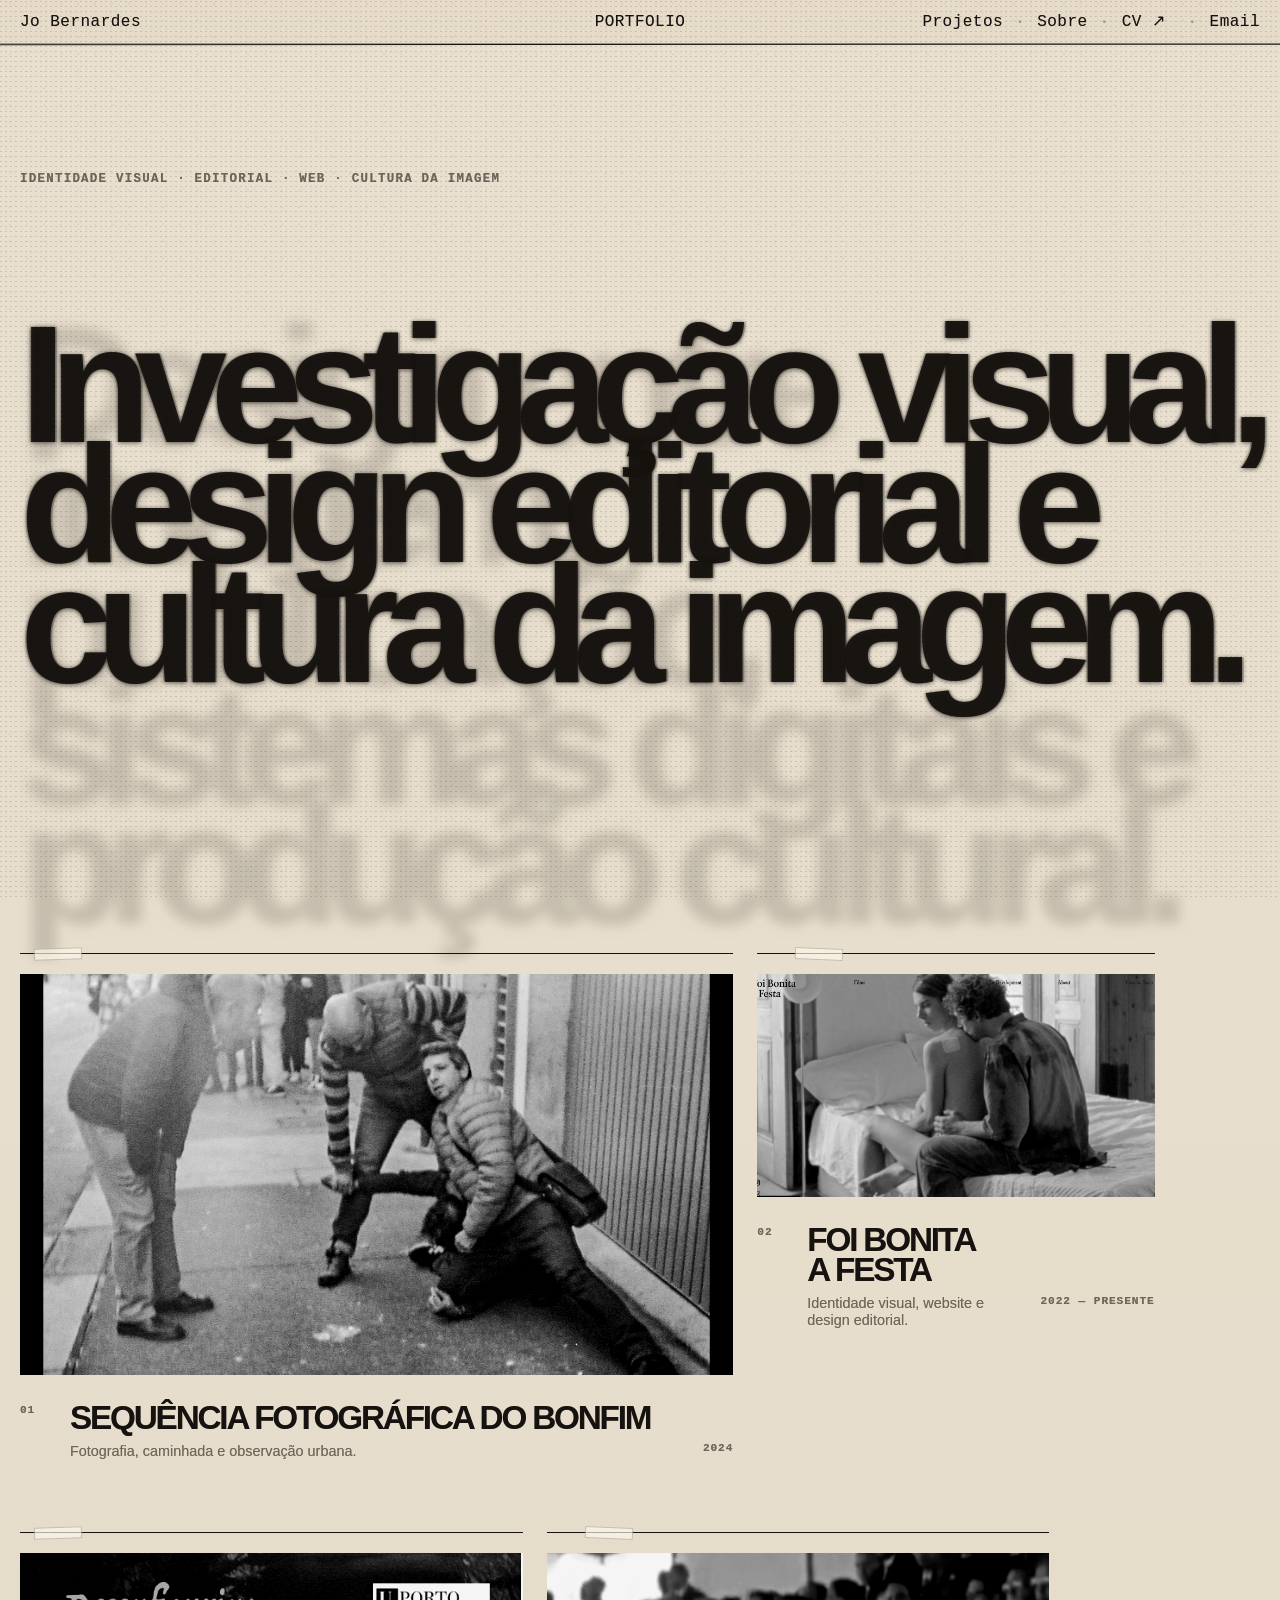
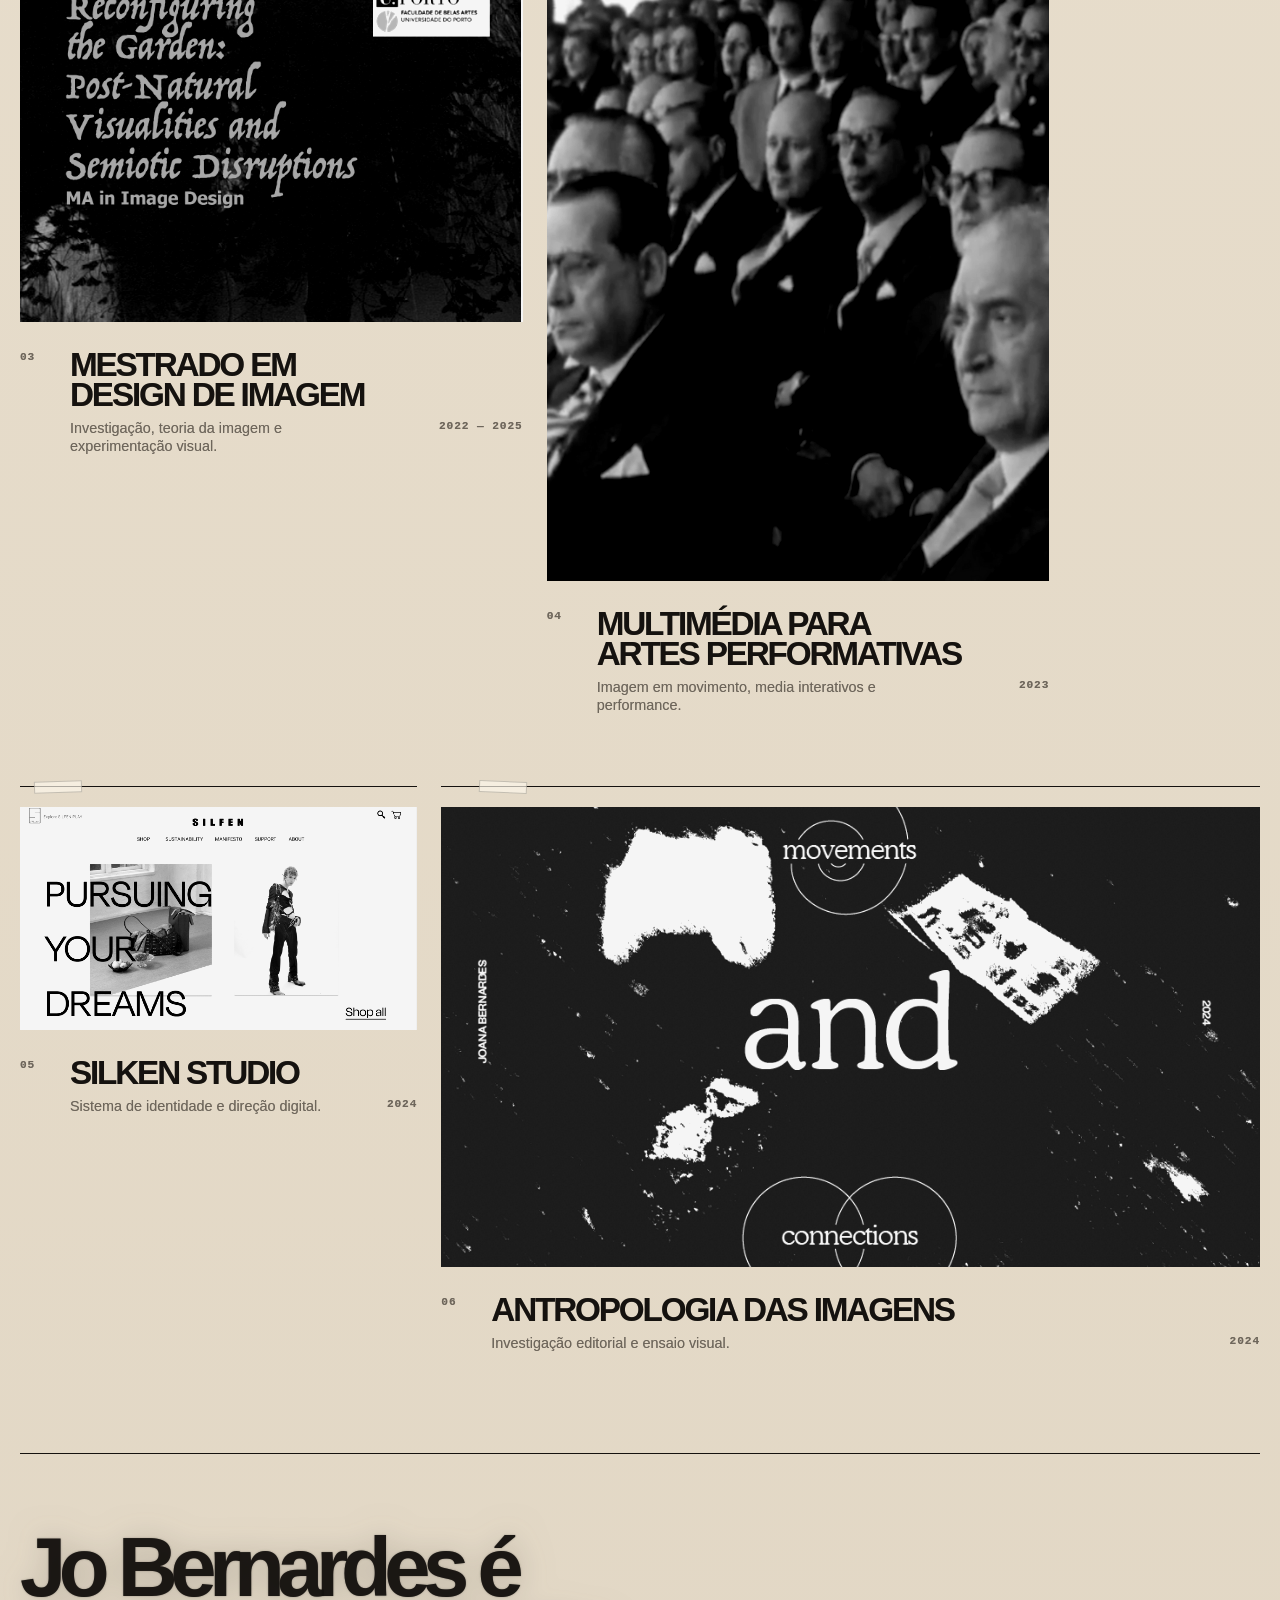
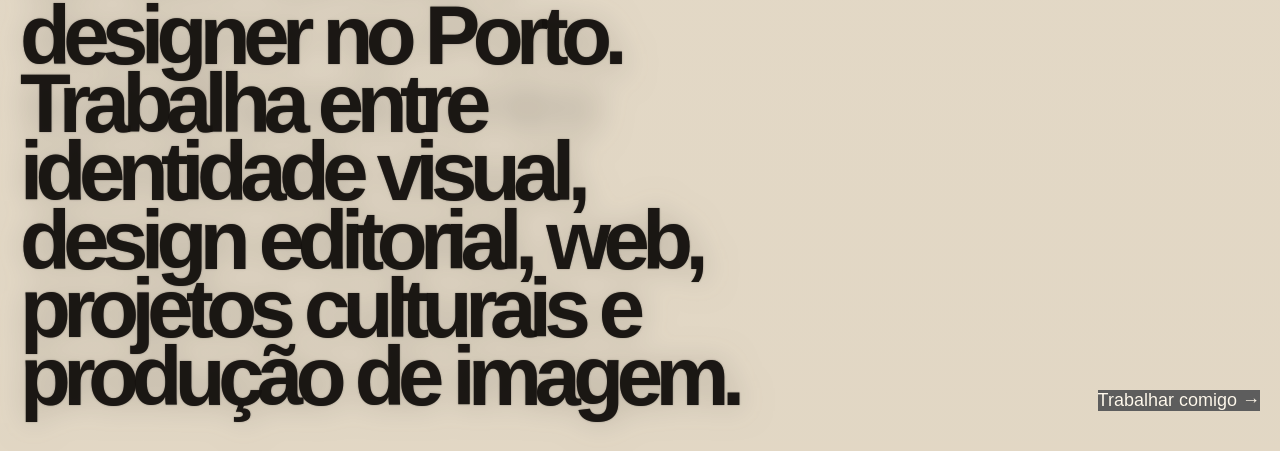
==== commit 7a8d9afa: "headers" ====
--- a/index.html
+++ b/index.html
@@ -14,19 +14,28 @@
   <body>
     <div class="grain" aria-hidden="true"></div>
 
-    <header class="site-header">
-      <div class="header-index">JO BERNARDES</div>
+    <header
+      class="site-reader reader-index"
+      style="--reader-bg: #e7dcc9; --reader-fg: #15120f"
+    >
+      <a href="index.html" class="reader-left"> Jo Bernardes </a>
 
-      <nav class="index-nav">
+      <div class="reader-title">Portfolio</div>
+
+      <nav class="reader-nav" aria-label="Navegação principal">
         <a href="#work">Projetos</a>
-
         <a href="#about">Sobre</a>
-
-        <a href="/pdfs/cv_2026_maio_pt.pdf" target="_blank">CV</a>
-
+        <a
+          href="pdfs/cv_2026_maio_pt.pdf"
+          target="_blank"
+          rel="noopener noreferrer"
+        >
+          CV ↗
+        </a>
         <a href="mailto:jobernardes@proton.me">Email</a>
       </nav>
     </header>
+
     <main>
       <section class="hero" aria-label="Introdução">
         <p class="eyebrow">
@@ -137,7 +146,7 @@
 
             <div class="project-copy">
               <span class="project-number">06</span>
-              <h2>Anthropology</h2>
+              <h2>Antropologia das imagens</h2>
               <p>Investigação editorial e ensaio visual.</p>
               <span class="year">2024</span>
             </div>
@@ -149,7 +158,7 @@
         <p
           data-text="Jo Bernardes é designer no Porto, trabalhando entre identidade visual, design editorial, web, projetos culturais e produção de imagem."
         >
-          Jo Bernardes é designer no Porto, trabalhando entre identidade visual,
+          Jo Bernardes é designer no Porto. Trabalha entre identidade visual,
           design editorial, web, projetos culturais e produção de imagem.
         </p>
         <a class="button" href="mailto:jobernardes@proton.me">
--- a/style.css
+++ b/style.css
@@ -1,85 +1,49 @@
 :root {
   --bg: #e7dcc9;
-
   --fg: #15120f;
-
   --muted: #6e665b;
-
   --line: rgba(21, 18, 15, 0.28);
-
   --accent: #5d5d5d;
-
   --panel: #f4ead8;
-
   --dark: #15120f;
-
   --light: #fff9ed;
-
   --radius: 3px;
 
-  /* TYPOGRAPHY */
   --font-display: "IBM Plex Sans Condensed", Arial, sans-serif;
   --font-body: "IBM Plex Sans Condensed", Arial, sans-serif;
   --font-mono: "IBM Plex Mono", monospace;
-
-  @font-face {
-    font-family: "IBM Plex Sans Condensed";
-
-    src: url("./fonts/IBMPlexSansCondensed-Bold.ttf") format("truetype");
-
-    font-weight: 700;
-
-    font-style: normal;
-
-    font-display: swap;
-  }
-  @font-face {
-    font-family: "IBM Plex Sans Condensed";
-
-    src: url("./fonts/IBMPlexSansCondensed-Regular.ttf") format("truetype");
-
-    font-weight: 400;
-
-    font-style: normal;
-
-    font-display: swap;
-  }
-
-  @font-face {
-    font-family: "IBM Plex Sans Condensed";
-
-    src: url("./fonts/IBMPlexSansCondensed-Medium.ttf") format("truetype");
-
-    font-weight: 500;
-
-    font-style: normal;
-
-    font-display: swap;
-  }
-
-  @font-face {
-    font-family: "IBM Plex Sans Condensed";
-
-    src: url("./fonts/IBMPlexSansCondensed-Bold.ttf") format("truetype");
-
-    font-weight: 700;
-
-    font-style: normal;
-
-    font-display: swap;
-  }
-
-  @font-face {
-    font-family: "IBM Plex Sans Condensed";
-
-    src: url("./fonts/IBMPlexSansCondensed-BoldItalic.ttf") format("truetype");
-
-    font-weight: 700;
-
-    font-style: italic;
-
-    font-display: swap;
-  }
+}
+
+@font-face {
+  font-family: "IBM Plex Sans Condensed";
+  src: url("./fonts/IBMPlexSansCondensed-Regular.ttf") format("truetype");
+  font-weight: 400;
+  font-style: normal;
+  font-display: swap;
+}
+
+@font-face {
+  font-family: "IBM Plex Sans Condensed";
+  src: url("./fonts/IBMPlexSansCondensed-Medium.ttf") format("truetype");
+  font-weight: 500;
+  font-style: normal;
+  font-display: swap;
+}
+
+@font-face {
+  font-family: "IBM Plex Sans Condensed";
+  src: url("./fonts/IBMPlexSansCondensed-Bold.ttf") format("truetype");
+  font-weight: 700;
+  font-style: normal;
+  font-display: swap;
+}
+
+@font-face {
+  font-family: "IBM Plex Sans Condensed";
+  src: url("./fonts/IBMPlexSansCondensed-BoldItalic.ttf") format("truetype");
+  font-weight: 700;
+  font-style: italic;
+  font-display: swap;
 }
 .hero h1,
 .case-hero h1,
@@ -107,6 +71,200 @@
 .project-header-title,
 .project-header-year {
   font-family: var(--font-mono);
+}
+
+/* =========================================
+   SITE READER
+   ========================================= */
+
+.site-reader {
+  --reader-bg: var(--dark);
+  --reader-fg: var(--light);
+
+  position: relative;
+  z-index: 50;
+
+  display: grid;
+  grid-template-columns: 1fr auto 1fr;
+  align-items: center;
+
+  gap: 24px;
+
+  min-height: 44px;
+
+  padding: 10px 20px;
+
+  background: var(--reader-bg);
+  color: var(--reader-fg);
+
+  border-bottom: 1px solid color-mix(in srgb, var(--reader-fg) 35%, transparent);
+
+  font-family: var(--font-mono);
+  font-size: 1rem;
+  font-weight: 500;
+
+  line-height: 1;
+
+  letter-spacing: 0.03em;
+}
+
+/* subtle dirty registration line */
+
+.site-reader::after {
+  content: "";
+
+  position: absolute;
+
+  left: 0;
+  right: 0;
+  bottom: -2px;
+
+  height: 1px;
+
+  background: currentColor;
+
+  transform: rotate(-0.025deg);
+
+  pointer-events: none;
+}
+
+/* =========================================
+   LEFT
+   ========================================= */
+
+.reader-left {
+  justify-self: start;
+
+  display: flex;
+  align-items: center;
+
+  gap: 8px;
+
+  min-width: 0;
+
+  white-space: nowrap;
+
+  transition:
+    opacity 150ms ease,
+    transform 150ms ease;
+}
+
+.reader-left span:first-child {
+  font-size: 2rem;
+}
+
+.reader-left:hover {
+  opacity: 0.55;
+
+  transform: translateX(-2px);
+}
+
+/* index doesn't need arrow movement */
+
+.reader-index .reader-left:hover {
+  transform: none;
+}
+
+/* =========================================
+   TITLE
+   ========================================= */
+
+.reader-title {
+  justify-self: center;
+
+  max-width: 50vw;
+
+  overflow: hidden;
+
+  color: inherit;
+
+  font-family: var(--font-mono);
+
+  font-size: 1rem;
+
+  text-align: center;
+
+  text-overflow: ellipsis;
+
+  white-space: nowrap;
+
+  text-transform: uppercase;
+}
+
+/* =========================================
+   NAVIGATION
+   ========================================= */
+
+.reader-nav {
+  justify-self: end;
+
+  display: flex;
+  align-items: center;
+
+  gap: 0;
+
+  white-space: nowrap;
+}
+
+.reader-nav a {
+  position: relative;
+
+  padding: 2px 0;
+
+  color: inherit;
+
+  transition:
+    opacity 150ms ease,
+    font-style 150ms ease;
+}
+
+.reader-nav a:not(:last-child)::after {
+  content: "·";
+
+  display: inline-block;
+
+  margin: 0 12px;
+
+  opacity: 0.35;
+
+  pointer-events: none;
+}
+
+.reader-nav a:hover {
+  opacity: 0.55;
+
+  font-style: italic;
+}
+
+/* =========================================
+   MOBILE
+   ========================================= */
+
+@media (max-width: 700px) {
+  .site-reader {
+    grid-template-columns: 1fr auto;
+
+    gap: 14px;
+
+    padding: 11px 14px;
+  }
+
+  .reader-title {
+    display: none;
+  }
+
+  .reader-left,
+  .reader-nav {
+    font-size: 0.7rem;
+  }
+
+  .reader-nav a:not(:last-child)::after {
+    margin: 0 7px;
+  }
+
+  .reader-index {
+    grid-template-columns: auto 1fr;
+  }
 }
 
 .case-hero p:not(.eyebrow) {
@@ -233,171 +391,6 @@
   mix-blend-mode: multiply;
 }
 
-/* HEADER */
-
-.project-header {
-  position: relative;
-
-  z-index: 50;
-
-  display: grid;
-
-  grid-template-columns: 1fr auto 1fr;
-
-  align-items: center;
-
-  gap: 24px;
-
-  padding: 14px 20px;
-
-  background: var(--dark);
-
-  color: var(--light);
-
-  border-bottom: 1px solid rgba(255, 249, 237, 0.55);
-
-  font-family: var(--font-body);
-}
-
-/* BACK */
-
-.project-header-back {
-  justify-self: start;
-
-  display: flex;
-
-  align-items: baseline;
-
-  gap: 10px;
-
-  font-size: 1rem;
-
-  line-height: 1;
-
-  transition:
-    opacity 150ms ease,
-    transform 150ms ease;
-}
-
-.project-header-back span:first-child {
-  font-size: 1.35em;
-}
-
-.project-header-back:hover {
-  opacity: 0.65;
-
-  transform: translateX(-3px);
-}
-
-/* PROJECT TITLE */
-
-.project-header-title {
-  justify-self: center;
-
-  display: flex;
-
-  align-items: baseline;
-
-  gap: 12px;
-
-  min-width: 0;
-
-  font-family: var(--font-mono);
-
-  font-size: 1rem;
-
-  line-height: 1;
-
-  letter-spacing: 0em;
-
-  text-transform: uppercase;
-
-  color: rgb(255, 249, 237);
-}
-
-.project-header-year {
-  opacity: 0.5;
-}
-
-/* NAVIGATION */
-
-.project-header-nav {
-  justify-self: end;
-
-  display: flex;
-
-  align-items: center;
-
-  gap: 0;
-}
-
-.project-header-nav a:not(:last-child)::after {
-  content: "·";
-
-  display: inline-block;
-
-  margin: 0 14px;
-
-  color: rgba(255, 249, 237, 0.35);
-
-  pointer-events: none;
-}
-
-/* Slightly imperfect / printed feel */
-
-.project-header::after {
-  content: "";
-
-  position: absolute;
-
-  left: 0;
-
-  right: 0;
-
-  bottom: -2px;
-
-  height: 1px;
-
-  background: rgba(255, 249, 237, 0.18);
-
-  transform: rotate(-0.04deg);
-
-  pointer-events: none;
-}
-
-/* =========================================
-
-   MOBILE
-
-   ========================================= */
-
-@media (max-width: 700px) {
-  .project-header {
-    grid-template-columns: 1fr auto;
-
-    gap: 12px;
-
-    padding: 13px 16px;
-  }
-
-  .project-header-title {
-    display: none;
-  }
-
-  .project-header-nav {
-    justify-self: end;
-  }
-
-  .project-header-back,
-  .project-header-nav a {
-    font-size: 1rem;
-  }
-
-  .project-header-nav a:not(:last-child)::after {
-    margin: 0 9px;
-  }
-}
-
 /* GENERAL */
 
 main {
@@ -502,7 +495,7 @@
 
   line-height: 0.72;
 
-  letter-spacing: -0.15em;
+  letter-spacing: -0.1em;
 
   text-transform: none;
 
@@ -776,7 +769,7 @@
 
   margin: 0;
 
-  font-family: "Bricolage Grotesque", Arial, sans-serif;
+  font-family: var(--font-display);
 
   font-weight: 700;
 
@@ -1076,19 +1069,62 @@
 
   transform: none;
 }
-/* CASE STUDY */
-
-.project-header {
-  background: rgba(21, 18, 15, 0.94);
-  color: var(--light);
-  border-color: var(--light);
-}
-
-.project-header nav a {
-  background: var(--dark);
-  color: var(--light);
-  border-color: var(--light);
-  box-shadow: 3px 3px 0 var(--light);
+
+/* NAV */
+
+.index-nav {
+  justify-self: end;
+
+  display: flex;
+  align-items: center;
+  gap: 0;
+}
+
+.index-nav a {
+  position: relative;
+
+  padding-bottom: 2px;
+
+  color: var(--fg);
+
+  font-size: inherit;
+}
+
+.index-nav a:not(:last-child)::after {
+  content: "·";
+
+  margin: 0 14px;
+
+  color: var(--muted);
+}
+
+.index-nav a:hover {
+  font-style: italic;
+}
+
+.index-nav a:hover::before {
+  content: "";
+
+  position: absolute;
+  left: 0;
+  right: 28px;
+  bottom: -2px;
+
+  height: 1px;
+
+  background: currentColor;
+}
+
+/* MOBILE */
+
+@media (max-width: 700px) {
+  .index-nav {
+    grid-column: 1 / -1;
+
+    justify-self: start;
+
+    flex-wrap: wrap;
+  }
 }
 
 .case-study {
@@ -1415,12 +1451,6 @@
   filter: grayscale(8%) contrast(1.06) brightness(1) blur(0px);
 }
 @media (max-width: 900px) {
-  .site-header {
-    flex-direction: column;
-    align-items: flex-start;
-    gap: 14px;
-  }
-
   .index-nav {
     flex-wrap: wrap;
     font-family: var(--font-body);
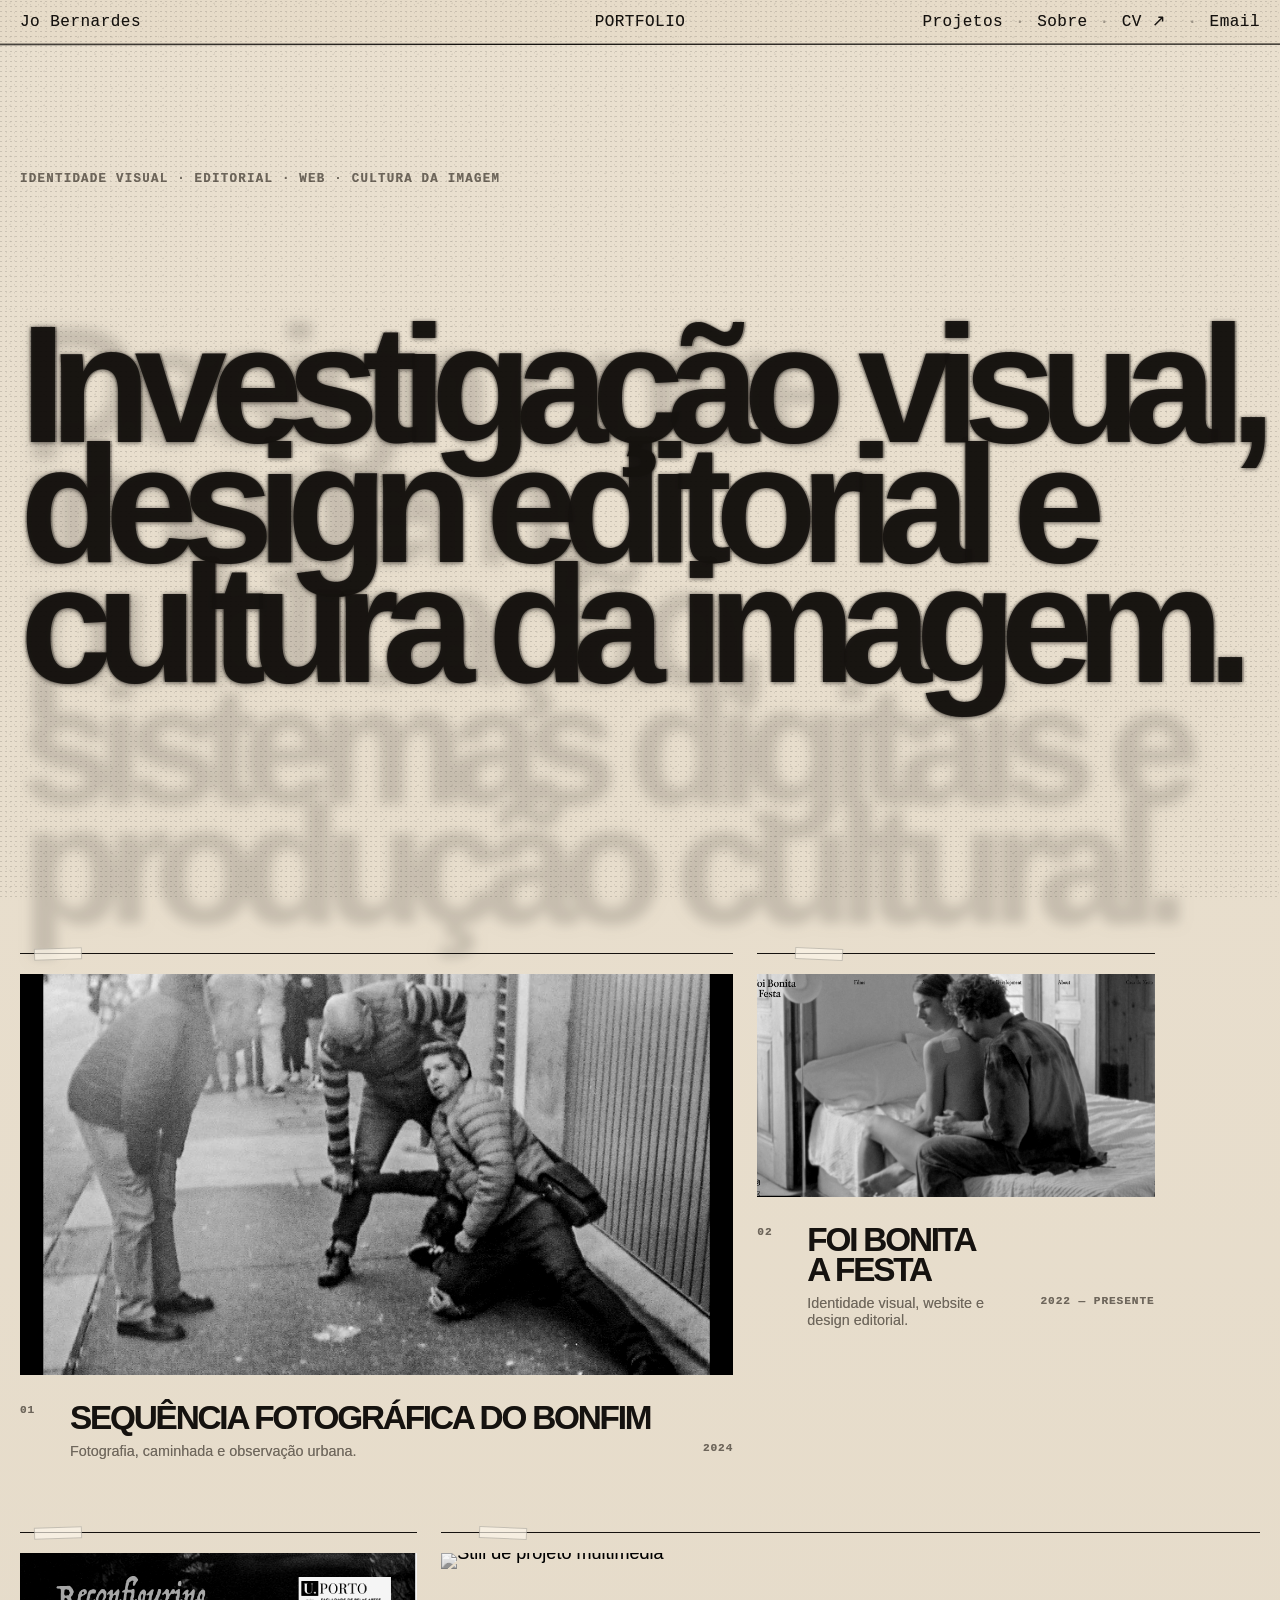
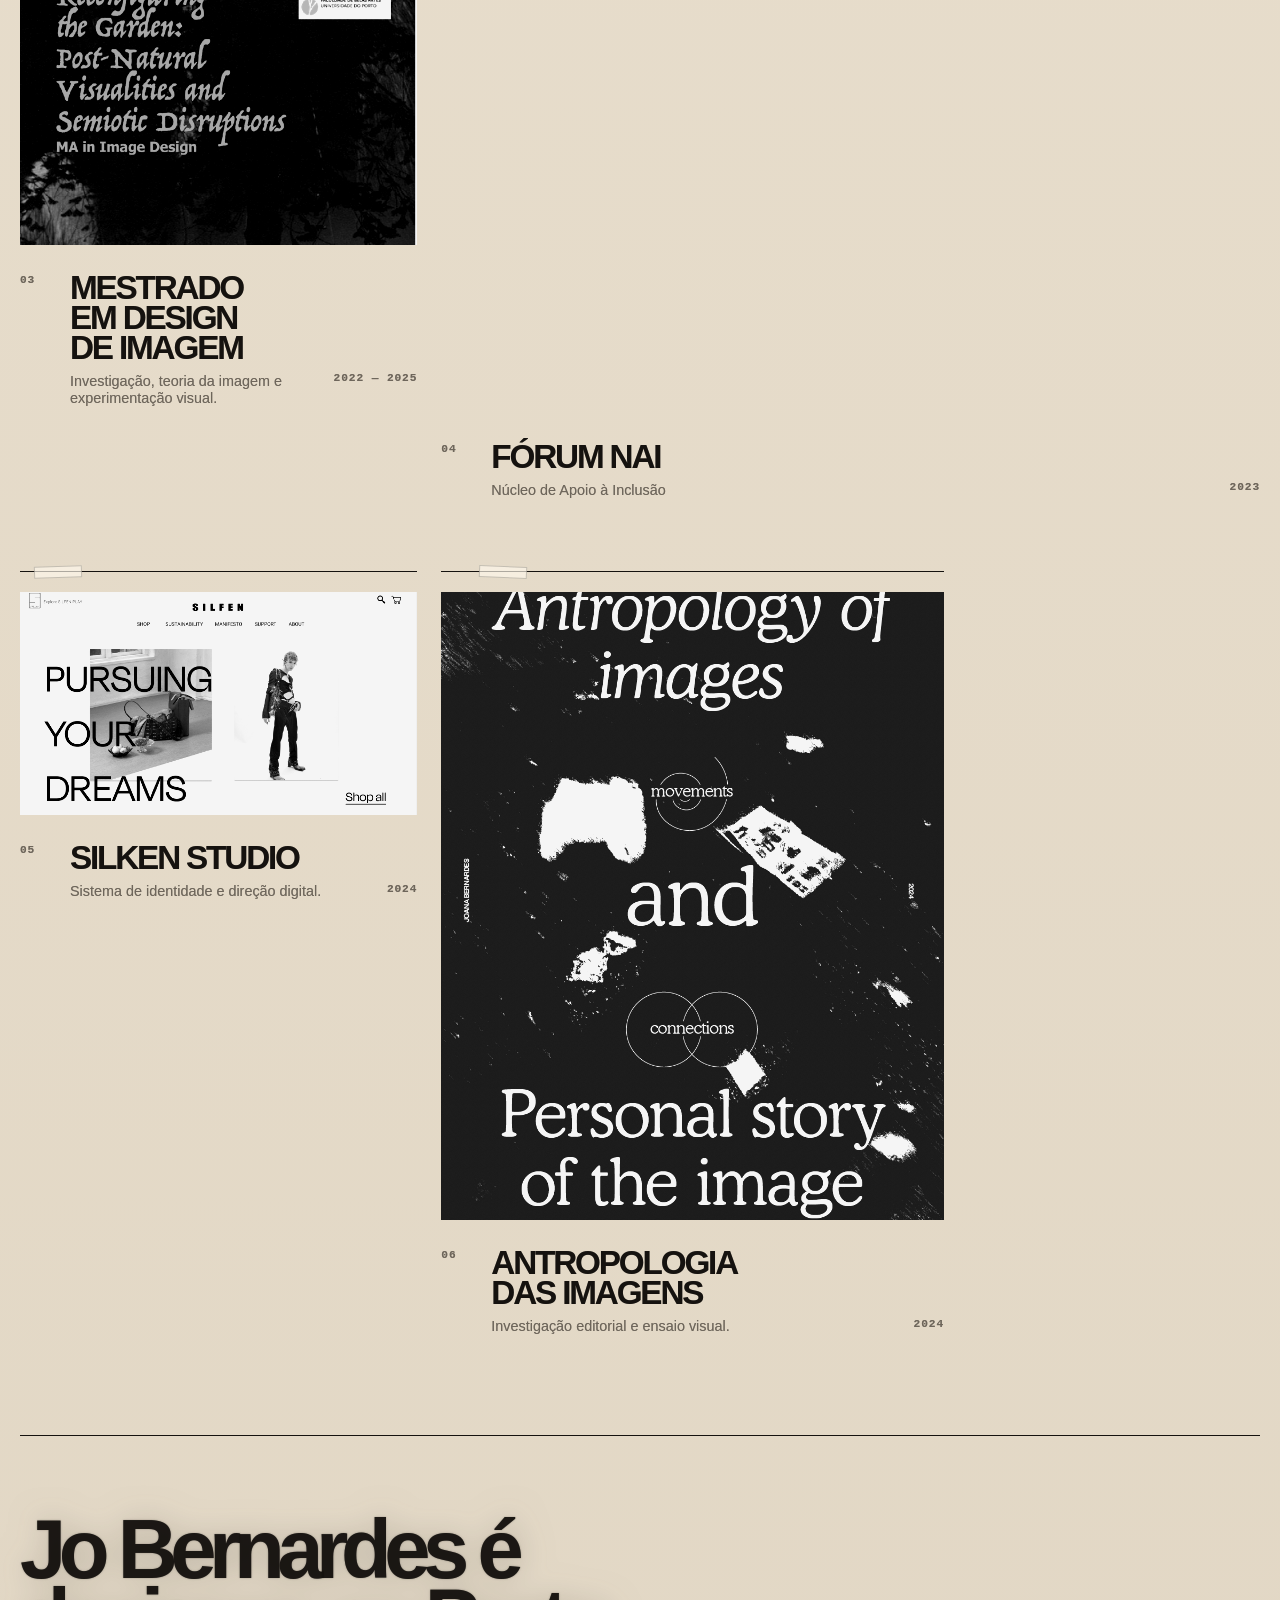
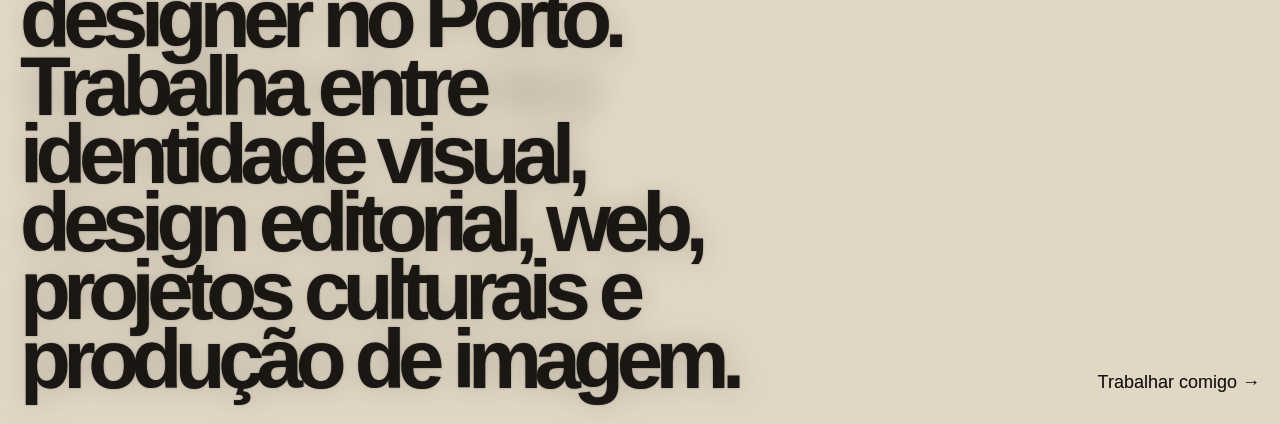
==== commit 2896ae82: "Add files via upload" ====
--- a/index.html
+++ b/index.html
@@ -82,7 +82,7 @@
           </a>
         </article>
 
-        <article class="project project-tall project-thesis">
+        <article class="project project-thesis">
           <a href="mestrado.html" class="project-link">
             <figure>
               <img
@@ -99,19 +99,16 @@
             </div>
           </a>
         </article>
-        <article class="project project-tall">
-          <a href="multimedia.html" class="project-link">
+        <article class="project project-wide">
+          <a href="NAI.html" class="project-link">
             <figure>
-              <img
-                src="imgs/touchdesigner-still.png"
-                alt="Still de projeto multimédia"
-              />
+              <img src="imgs/NAI.jpeg" alt="Still de projeto multimédia" />
             </figure>
 
             <div class="project-copy">
               <span class="project-number">04</span>
-              <h2>Multimédia para Artes Performativas</h2>
-              <p>Imagem em movimento, media interativos e performance.</p>
+              <h2>Fórum NAI</h2>
+              <p>Núcleo de Apoio à Inclusão</p>
               <span class="year">2023</span>
             </div>
           </a>
@@ -135,7 +132,7 @@
           </a>
         </article>
 
-        <article class="project project-wide">
+        <article class="project project-tall">
           <a href="#" class="project-link">
             <figure>
               <img
@@ -158,8 +155,10 @@
         <p
           data-text="Jo Bernardes é designer no Porto, trabalhando entre identidade visual, design editorial, web, projetos culturais e produção de imagem."
         >
-          Jo Bernardes é designer no Porto. Trabalha entre identidade visual,
-          design editorial, web, projetos culturais e produção de imagem.
+          Jo Bernardes é designer no Porto.
+          <br />
+          Trabalha entre identidade visual, design editorial, web, projetos
+          culturais e produção de imagem.
         </p>
         <a class="button" href="mailto:jobernardes@proton.me">
           Trabalhar comigo →
--- a/style.css
+++ b/style.css
@@ -2,12 +2,6 @@
   --bg: #e7dcc9;
   --fg: #15120f;
   --muted: #6e665b;
-  --line: rgba(21, 18, 15, 0.28);
-  --accent: #5d5d5d;
-  --panel: #f4ead8;
-  --dark: #15120f;
-  --light: #fff9ed;
-  --radius: 3px;
 
   --font-display: "IBM Plex Sans Condensed", Arial, sans-serif;
   --font-body: "IBM Plex Sans Condensed", Arial, sans-serif;
@@ -16,7 +10,7 @@
 
 @font-face {
   font-family: "IBM Plex Sans Condensed";
-  src: url("./fonts/IBMPlexSansCondensed-Regular.ttf") format("truetype");
+  src: url("/fonts/IBMPlexSansCondensed-Regular.ttf") format("truetype");
   font-weight: 400;
   font-style: normal;
   font-display: swap;
@@ -24,7 +18,7 @@
 
 @font-face {
   font-family: "IBM Plex Sans Condensed";
-  src: url("./fonts/IBMPlexSansCondensed-Medium.ttf") format("truetype");
+  src: url("/fonts/IBMPlexSansCondensed-Medium.ttf") format("truetype");
   font-weight: 500;
   font-style: normal;
   font-display: swap;
@@ -32,7 +26,7 @@
 
 @font-face {
   font-family: "IBM Plex Sans Condensed";
-  src: url("./fonts/IBMPlexSansCondensed-Bold.ttf") format("truetype");
+  src: url("/fonts/IBMPlexSansCondensed-Bold.ttf") format("truetype");
   font-weight: 700;
   font-style: normal;
   font-display: swap;
@@ -49,8 +43,21 @@
 .case-hero h1,
 .about p,
 .project-copy h2 {
+  font-family: var(--font-project);
+}
+
+.project-copy h2 {
   font-family: var(--font-display);
-  font-weight: 700;
+
+  font-weight: 500;
+
+  font-size: clamp(1.35rem, 2.2vw, 2.7rem);
+
+  line-height: 0.95;
+
+  letter-spacing: -0.035em;
+
+  text-transform: uppercase;
 }
 
 .case-hero p:not(.eyebrow),
@@ -436,8 +443,7 @@
   color: var(--muted);
 }
 .hero h1,
-.case-hero h1,
-.about p {
+.case-hero h1 {
   font-weight: 700;
 }
 .hero h1,
@@ -670,44 +676,34 @@
 }
 
 /* imagens horizontais */
-
-.project:not(.project-tall) img,
-.project-featured img,
-.project-wide img {
+/* IMAGENS DOS PROJETOS */
+
+/* Projetos horizontais */
+.project:not(.project-tall):not(.project-thesis) img {
+  width: 100%;
+  height: auto;
+
   aspect-ratio: 16 / 9;
   object-fit: cover;
 }
 
-/* projetos altos */
-
+/* Projetos verticais */
 .project-tall img {
+  width: 100%;
+  height: auto;
+
   aspect-ratio: 4 / 5;
   object-fit: cover;
 }
 
-/*
-  A dissertação é uma exceção:
-  mostra a capa inteira.
-*/
-
-.project-thesis figure {
-  display: flex;
-
-  align-items: flex-start;
-  justify-content: flex-start;
-
-  background: transparent;
-}
-
+/* Thesis — mostrar imagem inteira, sem cortar */
 .project-thesis img {
-  width: auto;
-  max-width: 100%;
-
+  display: block;
+
+  width: 100%;
   height: auto;
-  max-height: 720px;
 
   aspect-ratio: auto;
-
   object-fit: contain;
 }
 
@@ -917,7 +913,7 @@
   gap: 20px;
   align-items: end;
   min-height: 56vh;
-  padding: 80px 0 20px;
+  padding: 80px 0 10px;
   border-top: 1px solid var(--fg);
 }
 
